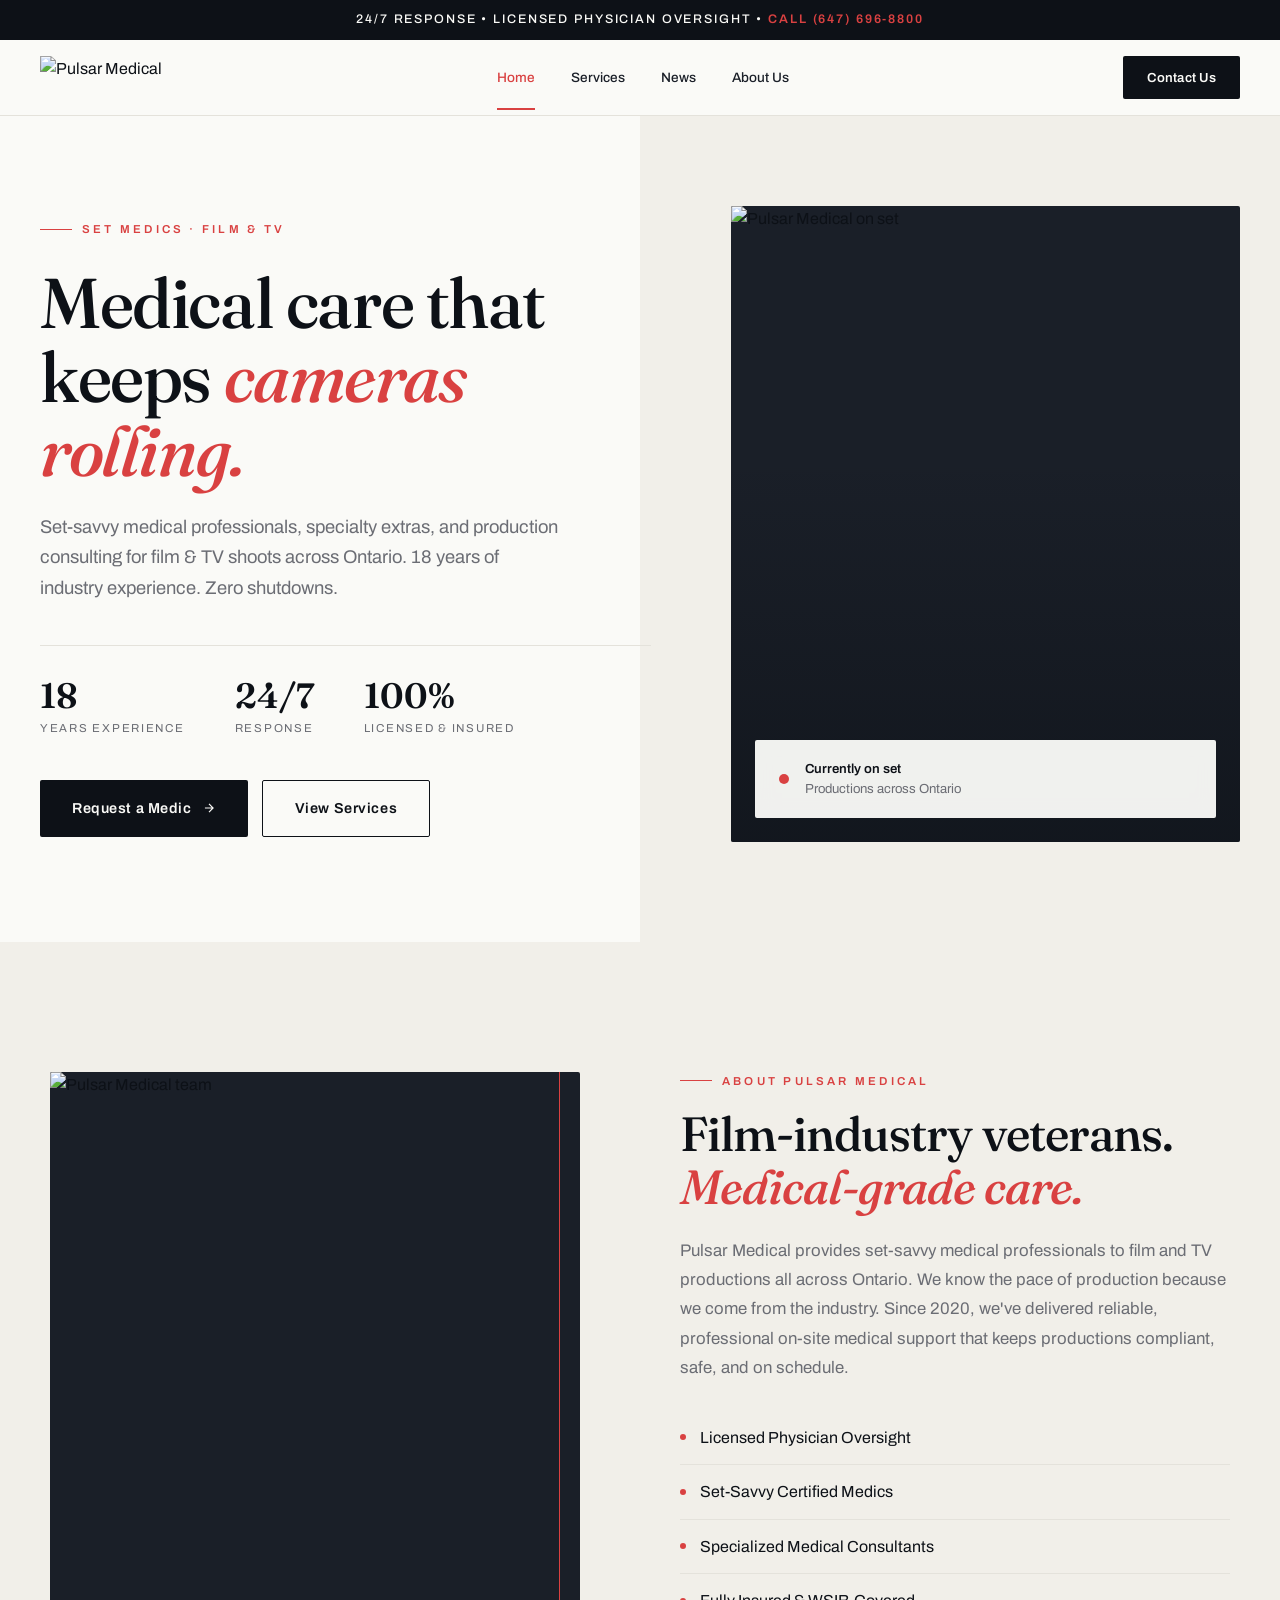
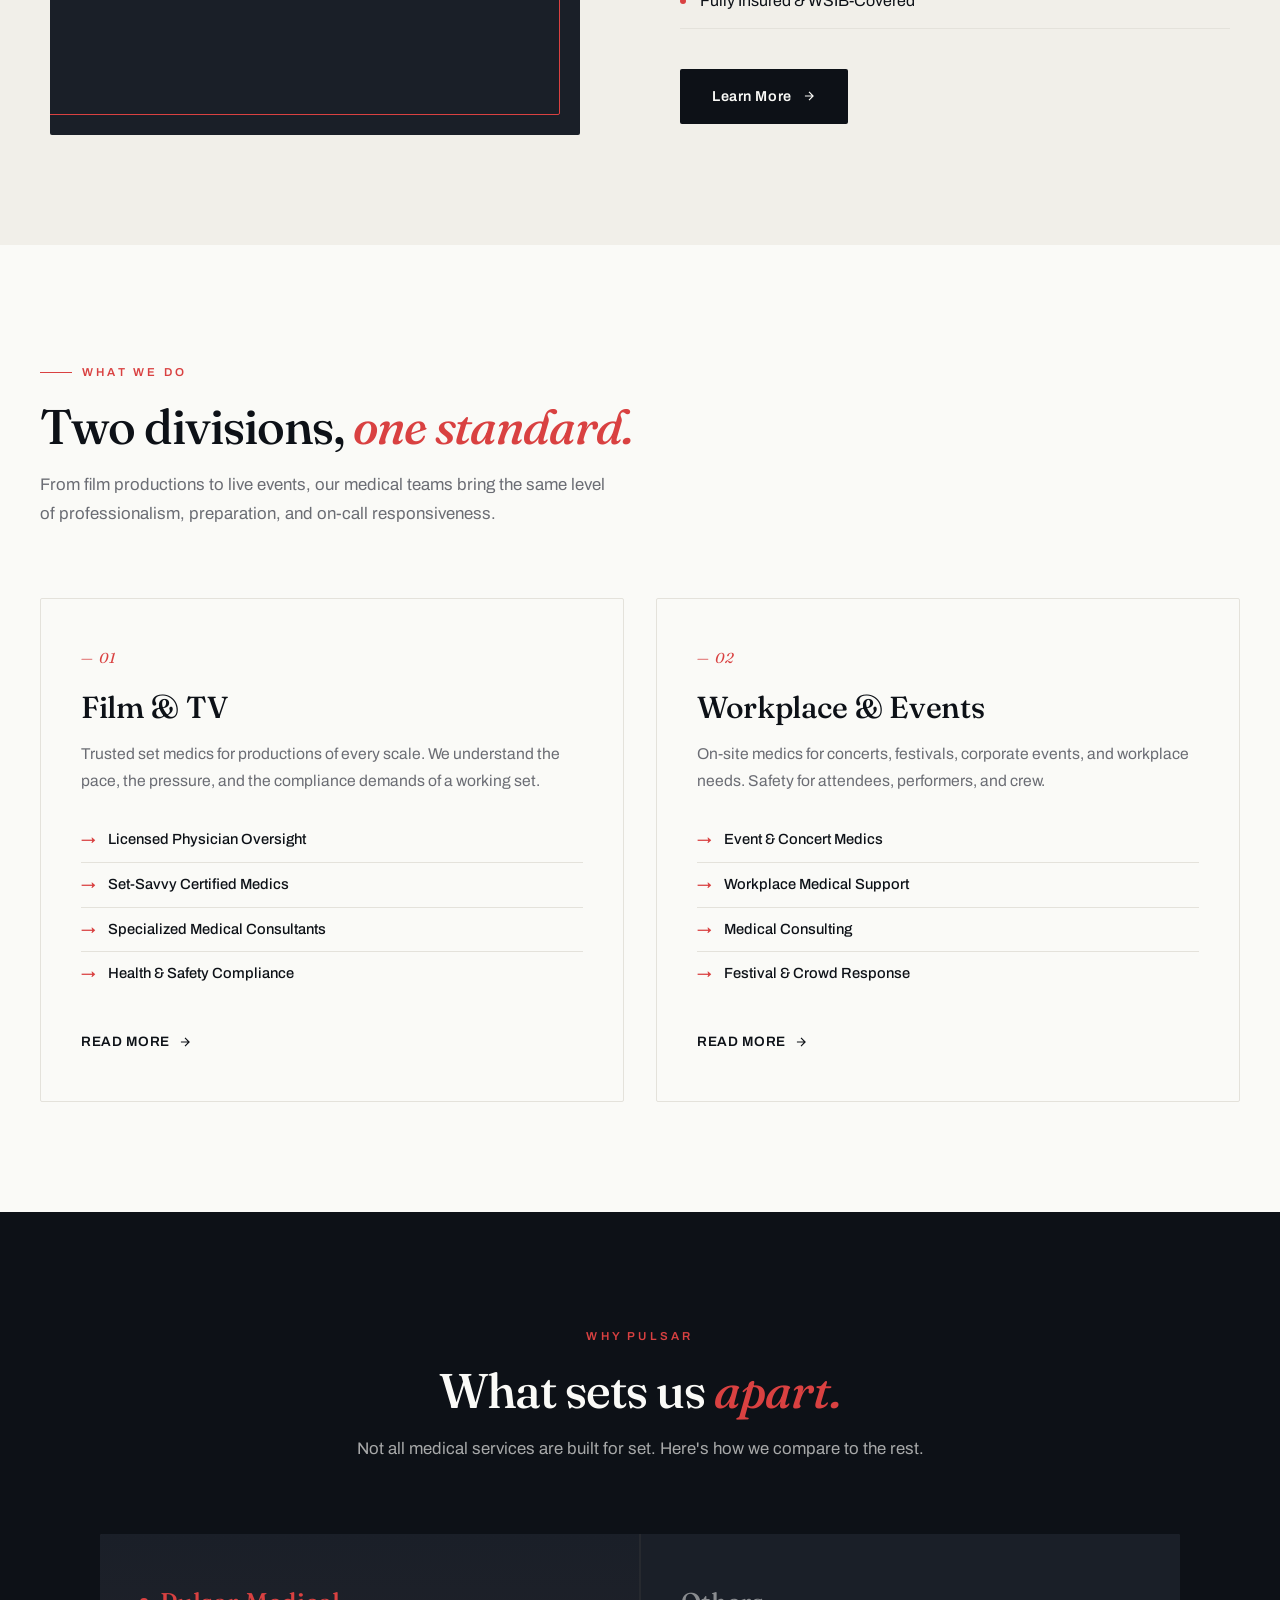
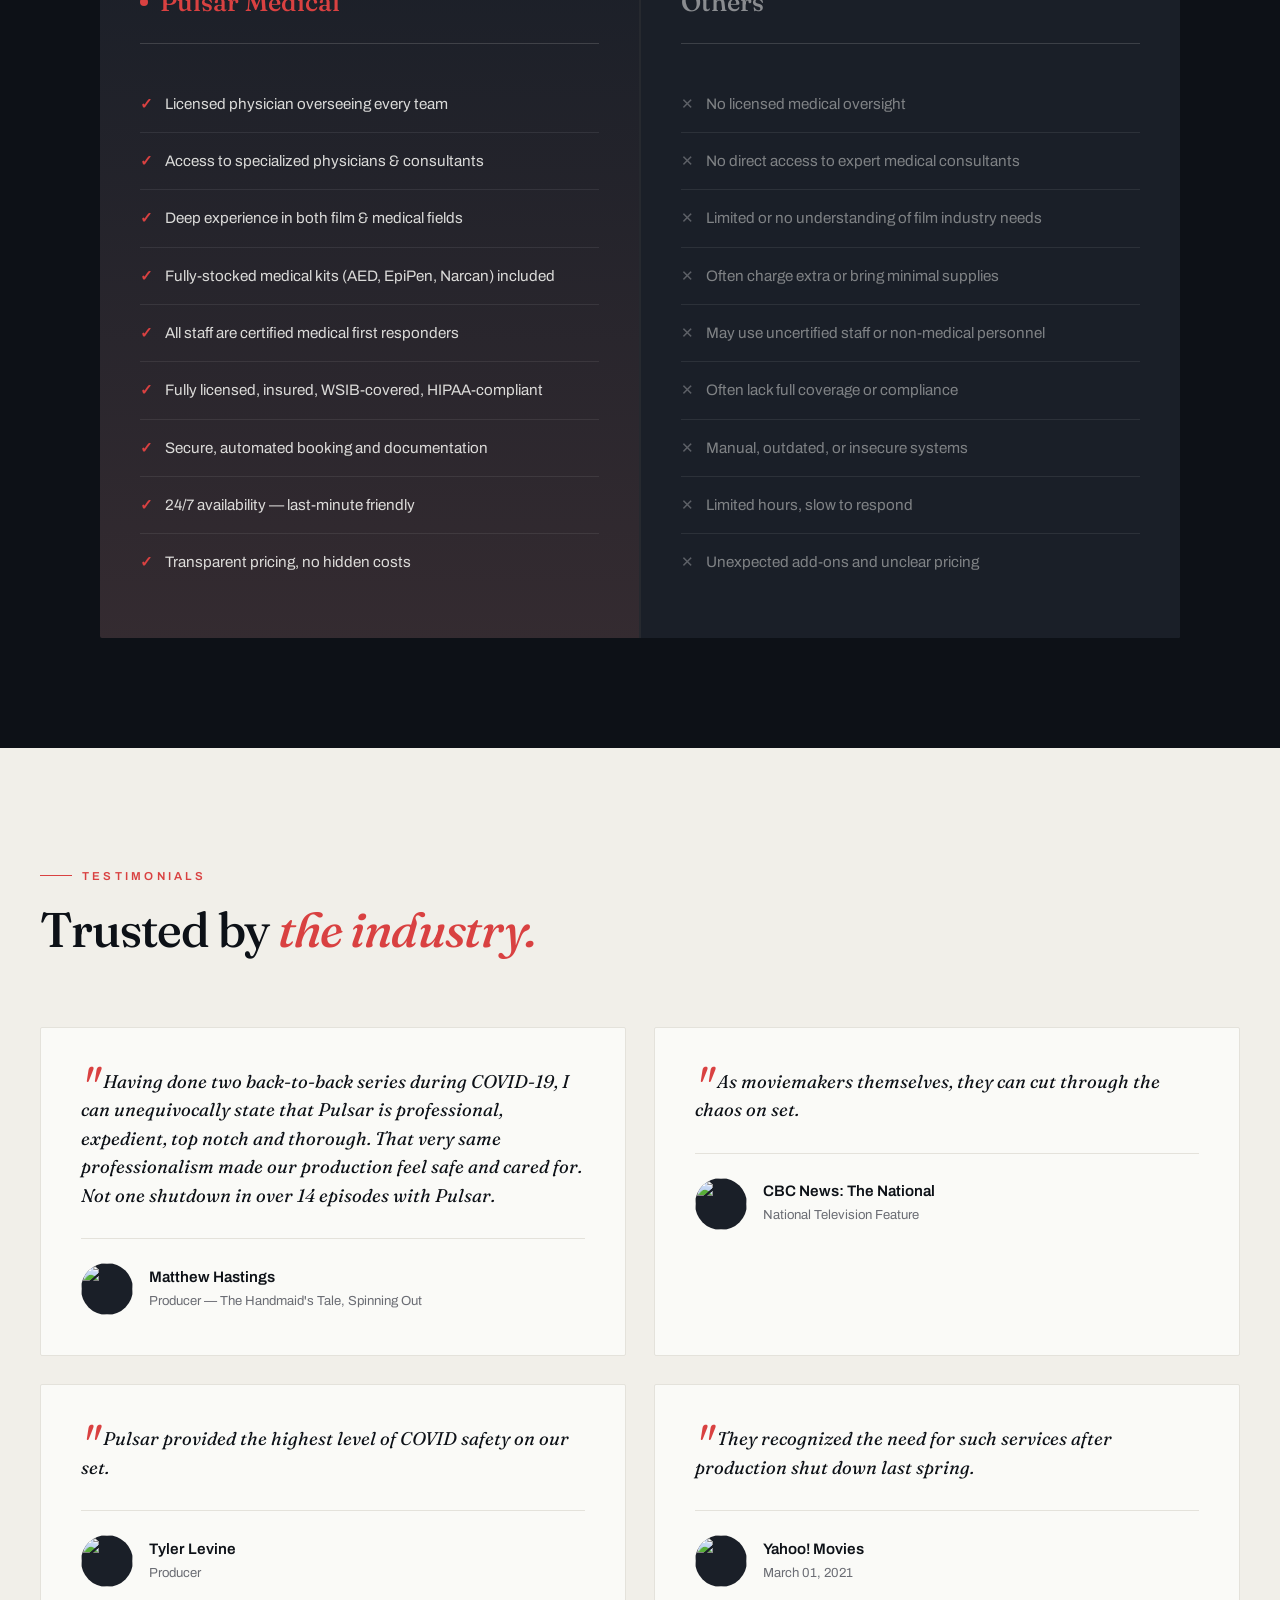
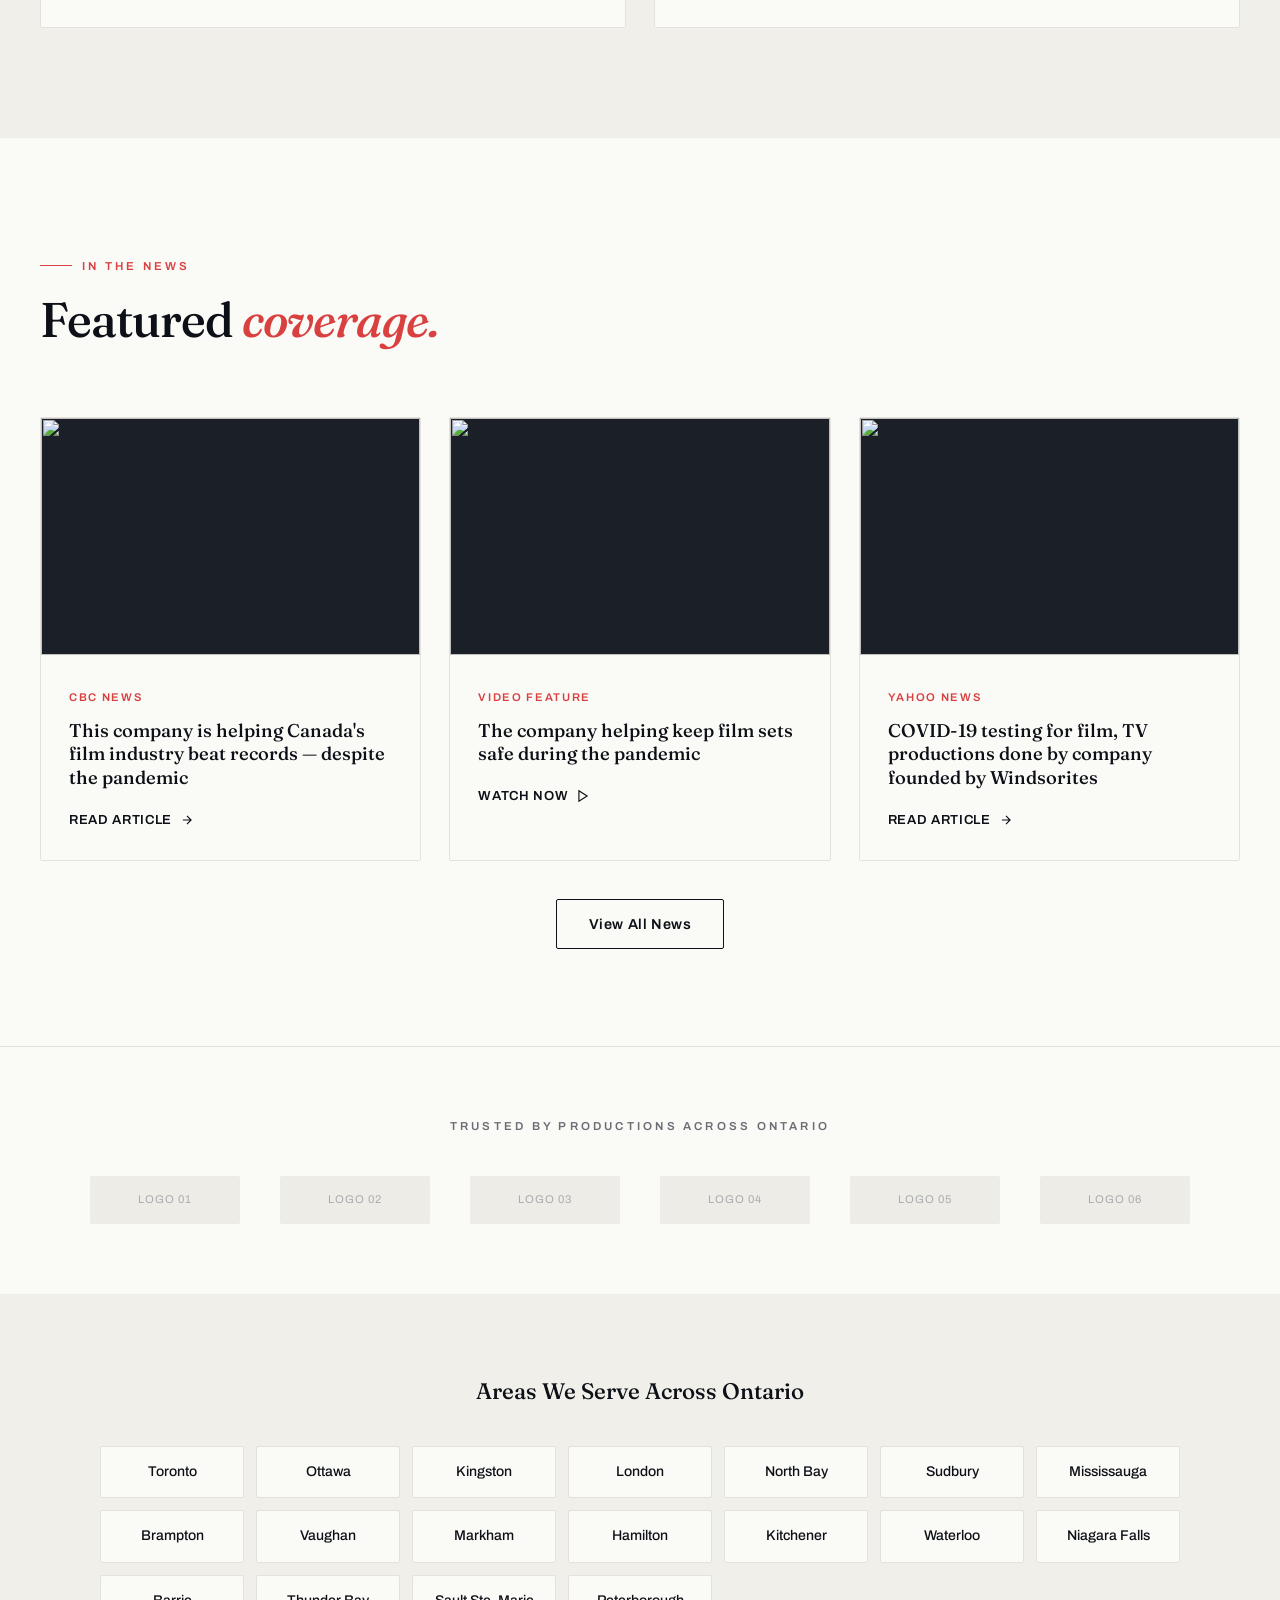
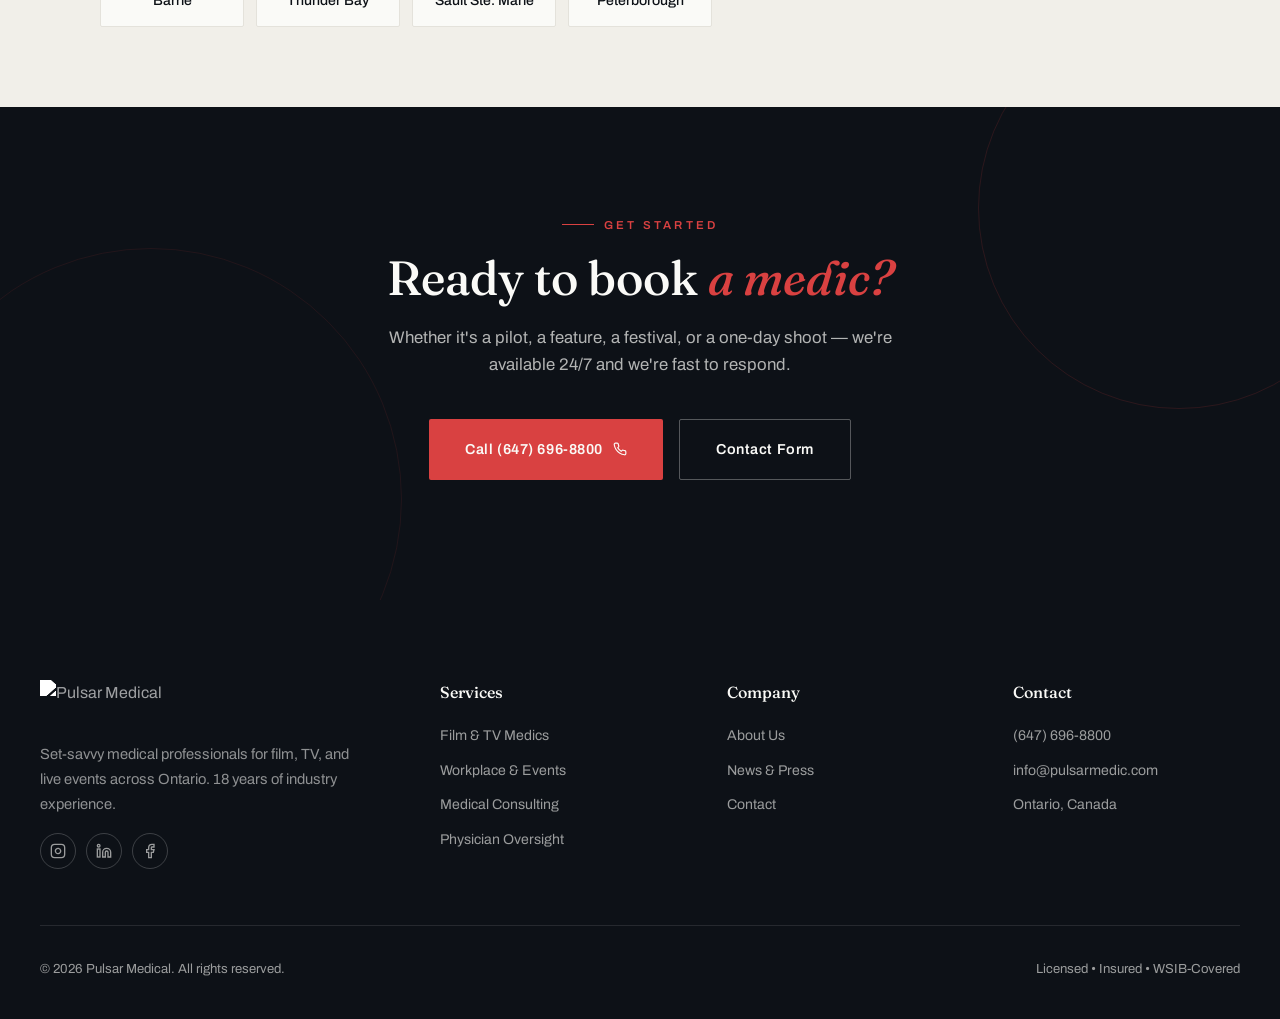
==== index.html @ a81a3b5c "Add files via upload" ====
<!DOCTYPE html>
<html lang="en">
<head>
<meta charset="UTF-8"/>
<meta name="viewport" content="width=device-width,initial-scale=1.0"/>
<title>Pulsar Medical | Set Medics &amp; Consulting for Film &amp; TV</title>
<meta name="description" content="Pulsar Medical provides set-savvy medical professionals to film and TV productions across Ontario. 18 years of film production experience. Licensed physician oversight."/>
<meta name="keywords" content="set medic, film medic, TV production medic, on-set medical, Ontario film industry, Toronto set medic, production safety, medical consulting film"/>
<link rel="canonical" href="https://pulsarmedic.com/"/>

<meta property="og:type" content="website"/>
<meta property="og:title" content="Pulsar Medical | Set Medics &amp; Consulting for Film &amp; TV"/>
<meta property="og:description" content="Set-savvy medical professionals for film and TV productions across Ontario."/>
<meta property="og:image" content="images/about-1.jpg"/>

<link rel="preconnect" href="https://fonts.googleapis.com"/>
<link rel="preconnect" href="https://fonts.gstatic.com" crossorigin/>
<link href="https://fonts.googleapis.com/css2?family=Archivo:wght@400;500;600;700;800&family=Fraunces:ital,wght@0,400;0,500;0,600;0,700;1,400&display=swap" rel="stylesheet"/>

<style>
:root{
  --ink:#0d1117;
  --ink-2:#1a1f28;
  --paper:#fafaf7;
  --bone:#f1efe9;
  --pulse:#d94141;
  --pulse-deep:#a82828;
  --sage:#3d5948;
  --muted:#6b6d74;
  --line:#e4e2db;
}
*{margin:0;padding:0;box-sizing:border-box}
html{scroll-behavior:smooth}
body{font-family:'Archivo',sans-serif;color:var(--ink);background:var(--paper);line-height:1.6;-webkit-font-smoothing:antialiased}
a{color:inherit;text-decoration:none}
img{max-width:100%;display:block}

/* Announcement bar */
.announce{background:var(--ink);color:var(--paper);padding:10px 24px;text-align:center;font-size:.78rem;letter-spacing:.15em;text-transform:uppercase;font-weight:500}
.announce strong{color:var(--pulse);font-weight:600}

/* Nav */
nav{position:sticky;top:0;background:rgba(250,250,247,.95);backdrop-filter:blur(12px);z-index:100;border-bottom:1px solid var(--line);padding:16px 40px;display:flex;align-items:center;justify-content:space-between}
.logo{display:flex;align-items:center;gap:10px}
.logo img{height:42px;width:auto}
.logo-text{font-family:'Fraunces',serif;font-weight:600;font-size:1.15rem;letter-spacing:-.02em}
.nav-center{display:flex;gap:36px;align-items:center}
.nav-center a{font-size:.85rem;font-weight:500;color:var(--ink-2);transition:color .2s;position:relative}
.nav-center a:hover{color:var(--pulse)}
.nav-center a.active{color:var(--pulse)}
.nav-center a.active::after{content:'';position:absolute;bottom:-22px;left:0;right:0;height:2px;background:var(--pulse)}
.nav-cta{background:var(--ink);color:var(--paper);padding:11px 24px;border-radius:2px;font-size:.82rem;font-weight:600;letter-spacing:.02em;transition:background .2s}
.nav-cta:hover{background:var(--pulse)}
.hamburger{display:none;background:none;border:none;cursor:pointer;padding:4px}
.hamburger span{display:block;width:24px;height:2px;background:var(--ink);margin:5px 0;transition:.3s}

/* Hero */
.hero{position:relative;padding:90px 40px 100px;overflow:hidden;background:var(--paper)}
.hero::before{content:'';position:absolute;top:0;right:0;width:50%;height:100%;background:var(--bone);z-index:0}
.hero-inner{position:relative;z-index:1;max-width:1280px;margin:0 auto;display:grid;grid-template-columns:1.2fr 1fr;gap:80px;align-items:center}
.hero-eyebrow{display:inline-flex;align-items:center;gap:10px;font-size:.72rem;letter-spacing:.28em;text-transform:uppercase;color:var(--pulse);font-weight:600;margin-bottom:28px}
.hero-eyebrow::before{content:'';display:block;width:32px;height:1px;background:var(--pulse)}
.hero h1{font-family:'Fraunces',serif;font-weight:500;font-size:clamp(2.6rem,5.5vw,4.8rem);line-height:1.05;letter-spacing:-.02em;margin-bottom:24px;color:var(--ink)}
.hero h1 em{font-style:italic;color:var(--pulse);font-weight:500}
.hero-sub{font-size:1.15rem;color:var(--muted);max-width:520px;margin-bottom:42px;line-height:1.65}
.hero-stats{display:flex;gap:50px;margin-bottom:42px;padding-top:32px;border-top:1px solid var(--line)}
.hero-stat .num{font-family:'Fraunces',serif;font-size:2.2rem;font-weight:600;color:var(--ink);line-height:1}
.hero-stat .lbl{font-size:.72rem;letter-spacing:.15em;text-transform:uppercase;color:var(--muted);margin-top:6px}
.hero-cta-row{display:flex;gap:14px;flex-wrap:wrap}
.btn-primary{background:var(--ink);color:var(--paper);padding:16px 32px;border-radius:2px;font-size:.9rem;font-weight:600;letter-spacing:.04em;transition:background .2s,transform .2s;display:inline-flex;align-items:center;gap:10px}
.btn-primary:hover{background:var(--pulse);transform:translateY(-1px)}
.btn-primary svg{width:14px;height:14px}
.btn-secondary{color:var(--ink);padding:16px 32px;border:1px solid var(--ink);border-radius:2px;font-size:.9rem;font-weight:600;letter-spacing:.04em;transition:all .2s}
.btn-secondary:hover{background:var(--ink);color:var(--paper)}

.hero-visual{position:relative;aspect-ratio:4/5;background:var(--ink-2);border-radius:2px;overflow:hidden}
.hero-visual img{width:100%;height:100%;object-fit:cover}
.hero-visual::after{content:'';position:absolute;inset:0;background:linear-gradient(to bottom,transparent 40%,rgba(13,17,23,.6))}
.hero-card{position:absolute;bottom:24px;left:24px;right:24px;background:rgba(250,250,247,.96);backdrop-filter:blur(10px);padding:20px 24px;border-radius:2px;z-index:2;display:flex;gap:16px;align-items:center}
.hero-card-dot{width:10px;height:10px;border-radius:50%;background:var(--pulse);flex-shrink:0;animation:pulse 2s infinite}
@keyframes pulse{0%,100%{opacity:1;transform:scale(1)}50%{opacity:.5;transform:scale(1.3)}}
.hero-card-text{font-size:.82rem;line-height:1.4}
.hero-card-text strong{display:block;color:var(--ink);font-weight:600;margin-bottom:2px}
.hero-card-text span{color:var(--muted)}

/* Section basics */
section{padding:110px 40px}
.container{max-width:1280px;margin:0 auto}
.section-head{margin-bottom:70px;max-width:720px}
.section-head.center{margin-left:auto;margin-right:auto;text-align:center}
.eyebrow{display:inline-flex;align-items:center;gap:10px;font-size:.72rem;letter-spacing:.28em;text-transform:uppercase;color:var(--pulse);font-weight:600;margin-bottom:18px}
.eyebrow::before{content:'';display:block;width:32px;height:1px;background:var(--pulse)}
.section-head.center .eyebrow{justify-content:center}
.section-head.center .eyebrow::before{display:none}
.section-head h2{font-family:'Fraunces',serif;font-weight:500;font-size:clamp(2rem,3.8vw,3.2rem);line-height:1.1;letter-spacing:-.02em;margin-bottom:18px}
.section-head h2 em{font-style:italic;color:var(--pulse)}
.section-head p{font-size:1.05rem;color:var(--muted);max-width:580px;line-height:1.7}
.section-head.center p{margin-left:auto;margin-right:auto}

/* About preview */
.about-pre{background:var(--bone);position:relative}
.about-grid{display:grid;grid-template-columns:1fr 1fr;gap:80px;align-items:center;max-width:1180px;margin:0 auto}
.about-img{aspect-ratio:4/5;background:var(--ink-2);border-radius:2px;overflow:hidden;position:relative}
.about-img img{width:100%;height:100%;object-fit:cover}
.about-img::before{content:'';position:absolute;top:-20px;left:-20px;right:20px;bottom:20px;border:1px solid var(--pulse);border-radius:2px;z-index:0}
.about-img{z-index:1}
.about-img-wrap{position:relative;padding:20px 20px 0 0}
.about-points{list-style:none;margin:28px 0 40px}
.about-points li{padding:14px 0;border-bottom:1px solid var(--line);font-size:1rem;display:flex;align-items:center;gap:14px}
.about-points li::before{content:'';width:6px;height:6px;background:var(--pulse);border-radius:50%;flex-shrink:0}

/* Services */
.services-grid{display:grid;grid-template-columns:1fr 1fr;gap:32px;margin-top:20px}
.service-card{background:var(--paper);border:1px solid var(--line);padding:48px 40px;border-radius:2px;position:relative;overflow:hidden;transition:border-color .3s,transform .3s}
.service-card:hover{border-color:var(--pulse);transform:translateY(-4px)}
.service-card::before{content:'';position:absolute;top:0;left:0;width:4px;height:0;background:var(--pulse);transition:height .3s}
.service-card:hover::before{height:100%}
.service-num{font-family:'Fraunces',serif;font-size:.9rem;color:var(--pulse);letter-spacing:.1em;margin-bottom:20px;font-style:italic}
.service-card h3{font-family:'Fraunces',serif;font-weight:500;font-size:1.9rem;line-height:1.15;letter-spacing:-.01em;margin-bottom:16px}
.service-card p{color:var(--muted);margin-bottom:24px;font-size:.98rem;line-height:1.7}
.service-list{list-style:none;margin-bottom:32px}
.service-list li{padding:10px 0;border-bottom:1px solid var(--line);font-size:.92rem;font-weight:500;display:flex;align-items:center;gap:12px}
.service-list li:last-child{border-bottom:none}
.service-list li::before{content:'→';color:var(--pulse);font-weight:600}
.service-link{font-size:.85rem;font-weight:600;color:var(--ink);letter-spacing:.05em;text-transform:uppercase;display:inline-flex;align-items:center;gap:8px;transition:gap .2s,color .2s}
.service-link:hover{gap:14px;color:var(--pulse)}

/* Why choose - comparison */
.compare{background:var(--ink);color:var(--paper)}
.compare .section-head h2{color:var(--paper)}
.compare .section-head p{color:rgba(250,250,247,.65)}
.compare-grid{display:grid;grid-template-columns:1fr 1fr;gap:2px;background:rgba(250,250,247,.1);border-radius:2px;overflow:hidden;max-width:1080px;margin:0 auto}
.compare-col{background:var(--ink-2);padding:48px 40px}
.compare-col.us{background:linear-gradient(180deg,var(--ink-2),rgba(217,65,65,.08))}
.compare-col h3{font-family:'Fraunces',serif;font-weight:500;font-size:1.6rem;margin-bottom:32px;padding-bottom:20px;border-bottom:1px solid rgba(250,250,247,.15);display:flex;align-items:center;gap:12px}
.compare-col.us h3{color:var(--pulse)}
.compare-col.us h3::before{content:'';width:8px;height:8px;background:var(--pulse);border-radius:50%}
.compare-col.them h3{color:rgba(250,250,247,.5)}
.compare-col ul{list-style:none}
.compare-col li{padding:16px 0;border-bottom:1px solid rgba(250,250,247,.08);font-size:.95rem;color:rgba(250,250,247,.85);line-height:1.6;display:flex;gap:12px;align-items:flex-start}
.compare-col li:last-child{border-bottom:none}
.compare-col.us li::before{content:'✓';color:var(--pulse);font-weight:700;flex-shrink:0}
.compare-col.them li{color:rgba(250,250,247,.45)}
.compare-col.them li::before{content:'✕';color:rgba(250,250,247,.3);flex-shrink:0}

/* Testimonials */
.testimonials{background:var(--bone)}
.test-grid{display:grid;grid-template-columns:repeat(2,1fr);gap:28px;margin-top:20px}
.test-card{background:var(--paper);border:1px solid var(--line);padding:40px;border-radius:2px;position:relative;transition:border-color .3s}
.test-card:hover{border-color:var(--pulse)}
.test-quote{font-family:'Fraunces',serif;font-style:italic;font-size:1.15rem;line-height:1.55;color:var(--ink);margin-bottom:28px}
.test-quote::before{content:'"';font-size:3rem;color:var(--pulse);line-height:0;margin-right:6px;vertical-align:-.35em}
.test-author{display:flex;align-items:center;gap:16px;padding-top:24px;border-top:1px solid var(--line)}
.test-avatar{width:52px;height:52px;border-radius:50%;background:var(--ink-2);flex-shrink:0;overflow:hidden}
.test-avatar img{width:100%;height:100%;object-fit:cover}
.test-name{font-weight:600;font-size:.95rem;line-height:1.3}
.test-role{font-size:.82rem;color:var(--muted);margin-top:2px}

/* News */
.news-grid{display:grid;grid-template-columns:repeat(3,1fr);gap:28px;margin-top:20px}
.news-card{background:var(--paper);border:1px solid var(--line);border-radius:2px;overflow:hidden;transition:transform .3s,box-shadow .3s}
.news-card:hover{transform:translateY(-4px);box-shadow:0 16px 40px rgba(0,0,0,.06)}
.news-img{aspect-ratio:16/10;background:var(--ink-2);overflow:hidden}
.news-img img{width:100%;height:100%;object-fit:cover;transition:transform .5s}
.news-card:hover .news-img img{transform:scale(1.05)}
.news-body{padding:28px}
.news-tag{display:inline-block;font-size:.7rem;letter-spacing:.15em;text-transform:uppercase;color:var(--pulse);font-weight:600;margin-bottom:12px}
.news-body h3{font-family:'Fraunces',serif;font-weight:500;font-size:1.15rem;line-height:1.3;margin-bottom:16px}
.news-link{font-size:.82rem;font-weight:600;letter-spacing:.05em;text-transform:uppercase;display:inline-flex;align-items:center;gap:8px}
.news-link:hover{color:var(--pulse)}

/* CTA banner */
.cta-banner{background:var(--ink);color:var(--paper);padding:100px 40px;text-align:center;position:relative;overflow:hidden}
.cta-banner::before{content:'';position:absolute;top:-100px;right:-100px;width:400px;height:400px;border:1px solid rgba(217,65,65,.15);border-radius:50%}
.cta-banner::after{content:'';position:absolute;bottom:-150px;left:-100px;width:500px;height:500px;border:1px solid rgba(217,65,65,.1);border-radius:50%}
.cta-inner{position:relative;z-index:1;max-width:720px;margin:0 auto}
.cta-banner h2{font-family:'Fraunces',serif;font-weight:500;font-size:clamp(2rem,4vw,3rem);color:var(--paper);margin-bottom:20px;line-height:1.1}
.cta-banner h2 em{font-style:italic;color:var(--pulse)}
.cta-banner p{color:rgba(250,250,247,.7);max-width:560px;margin:0 auto 40px;font-size:1.05rem}
.cta-actions{display:flex;gap:16px;justify-content:center;flex-wrap:wrap;margin-bottom:20px}
.btn-pulse{background:var(--pulse);color:var(--paper);padding:18px 36px;border-radius:2px;font-size:.9rem;font-weight:600;letter-spacing:.04em;transition:background .2s,transform .2s;display:inline-flex;align-items:center;gap:10px}
.btn-pulse:hover{background:var(--pulse-deep);transform:translateY(-1px)}
.btn-ghost{background:transparent;border:1px solid rgba(250,250,247,.3);color:var(--paper);padding:18px 36px;border-radius:2px;font-size:.9rem;font-weight:600;letter-spacing:.04em;transition:all .2s}
.btn-ghost:hover{border-color:var(--paper);background:rgba(250,250,247,.05)}

/* Partner logos strip */
.partners{padding:70px 40px;background:var(--paper);border-top:1px solid var(--line)}
.partners-head{text-align:center;font-size:.72rem;letter-spacing:.28em;text-transform:uppercase;color:var(--muted);margin-bottom:40px;font-weight:600}
.partners-grid{display:grid;grid-template-columns:repeat(6,1fr);gap:40px;align-items:center;max-width:1100px;margin:0 auto;opacity:.55}
.partner-logo{height:48px;background:var(--line);border-radius:2px;display:flex;align-items:center;justify-content:center;font-size:.7rem;color:var(--muted);letter-spacing:.1em;text-transform:uppercase}

/* Areas we serve */
.areas{padding:80px 40px;background:var(--bone)}
.areas h3{font-family:'Fraunces',serif;font-weight:500;font-size:1.4rem;text-align:center;margin-bottom:36px}
.areas-grid{display:grid;grid-template-columns:repeat(auto-fit,minmax(140px,1fr));gap:12px;max-width:1080px;margin:0 auto}
.area{padding:14px 20px;background:var(--paper);border:1px solid var(--line);border-radius:2px;text-align:center;font-size:.88rem;font-weight:500;transition:all .2s}
.area:hover{border-color:var(--pulse);color:var(--pulse)}

/* Footer */
footer{background:var(--ink);color:rgba(250,250,247,.6);padding:80px 40px 40px}
.footer-grid{max-width:1280px;margin:0 auto;display:grid;grid-template-columns:1.5fr 1fr 1fr 1fr;gap:60px;margin-bottom:56px}
.footer-brand .logo img{height:42px;margin-bottom:20px;filter:brightness(0) invert(1)}
.footer-brand p{font-size:.92rem;line-height:1.7;max-width:320px;color:rgba(250,250,247,.55)}
.footer-col h4{font-family:'Fraunces',serif;color:var(--paper);font-size:1rem;margin-bottom:20px;font-weight:500}
.footer-col ul{list-style:none}
.footer-col li{margin-bottom:12px;font-size:.88rem}
.footer-col a:hover{color:var(--pulse)}
.footer-social{display:flex;gap:10px;margin-top:16px}
.footer-social a{width:36px;height:36px;border:1px solid rgba(250,250,247,.2);border-radius:50%;display:flex;align-items:center;justify-content:center;transition:all .2s}
.footer-social a:hover{border-color:var(--pulse);color:var(--pulse)}
.footer-social svg{width:16px;height:16px}
.footer-bottom{max-width:1280px;margin:0 auto;padding-top:32px;border-top:1px solid rgba(250,250,247,.1);display:flex;justify-content:space-between;align-items:center;flex-wrap:wrap;gap:16px;font-size:.82rem}

/* Mobile */
@media(max-width:1024px){
  .hero-inner,.about-grid{grid-template-columns:1fr;gap:50px}
  .hero::before{display:none}
  .services-grid,.compare-grid,.test-grid{grid-template-columns:1fr}
  .news-grid{grid-template-columns:1fr 1fr}
  .partners-grid{grid-template-columns:repeat(4,1fr)}
  .footer-grid{grid-template-columns:1fr 1fr;gap:40px}
}
@media(max-width:768px){
  nav{padding:14px 20px}
  .nav-center{display:none;position:absolute;top:100%;left:0;right:0;background:var(--paper);flex-direction:column;padding:24px;gap:18px;border-bottom:1px solid var(--line);box-shadow:0 8px 24px rgba(0,0,0,.06)}
  .nav-center.open{display:flex}
  .nav-center a.active::after{display:none}
  .hamburger{display:block}
  section{padding:70px 24px}
  .hero{padding:60px 24px 80px}
  .hero-stats{gap:32px;flex-wrap:wrap}
  .hero-cta-row{flex-direction:column;gap:12px}
  .btn-primary,.btn-secondary{width:100%;justify-content:center}
  .news-grid{grid-template-columns:1fr}
  .partners-grid{grid-template-columns:repeat(3,1fr);gap:24px}
  .footer-grid{grid-template-columns:1fr;gap:40px}
  .cta-actions{flex-direction:column;align-items:center}
  .btn-pulse,.btn-ghost{width:100%;max-width:320px;justify-content:center}
}
</style>
</head>
<body>

<div class="announce">24/7 response &bull; Licensed physician oversight &bull; <strong>Call (647) 696-8800</strong></div>

<nav>
  <a href="index.html" class="logo">
    <img src="images/logo.png" alt="Pulsar Medical"/>
  </a>
  <div class="nav-center">
    <a href="index.html" class="active">Home</a>
    <a href="services.html">Services</a>
    <a href="news.html">News</a>
    <a href="about.html">About Us</a>
  </div>
  <a href="contact.html" class="nav-cta">Contact Us</a>
  <button class="hamburger" onclick="document.querySelector('.nav-center').classList.toggle('open')">
    <span></span><span></span><span></span>
  </button>
</nav>

<!-- Hero -->
<section class="hero">
  <div class="hero-inner">
    <div>
      <div class="hero-eyebrow">Set Medics &middot; Film &amp; TV</div>
      <h1>Medical care that keeps <em>cameras rolling.</em></h1>
      <p class="hero-sub">Set-savvy medical professionals, specialty extras, and production consulting for film &amp; TV shoots across Ontario. 18 years of industry experience. Zero shutdowns.</p>
      <div class="hero-stats">
        <div class="hero-stat"><div class="num">18</div><div class="lbl">Years Experience</div></div>
        <div class="hero-stat"><div class="num">24/7</div><div class="lbl">Response</div></div>
        <div class="hero-stat"><div class="num">100%</div><div class="lbl">Licensed &amp; Insured</div></div>
      </div>
      <div class="hero-cta-row">
        <a href="contact.html" class="btn-primary">Request a Medic <svg viewBox="0 0 24 24" fill="none" stroke="currentColor" stroke-width="2"><path d="M5 12h14M12 5l7 7-7 7"/></svg></a>
        <a href="services.html" class="btn-secondary">View Services</a>
      </div>
    </div>
    <div class="hero-visual">
      <img src="images/hero.jpg" alt="Pulsar Medical on set"/>
      <div class="hero-card">
        <div class="hero-card-dot"></div>
        <div class="hero-card-text">
          <strong>Currently on set</strong>
          <span>Productions across Ontario</span>
        </div>
      </div>
    </div>
  </div>
</section>

<!-- About preview -->
<section class="about-pre">
  <div class="container">
    <div class="about-grid">
      <div class="about-img-wrap">
        <div class="about-img">
          <img src="images/about.jpg" alt="Pulsar Medical team"/>
        </div>
      </div>
      <div>
        <div class="eyebrow">About Pulsar Medical</div>
        <h2 style="font-family:'Fraunces',serif;font-weight:500;font-size:clamp(2rem,3.8vw,3rem);line-height:1.1;letter-spacing:-.02em;margin-bottom:22px">Film-industry veterans. <em style="font-style:italic;color:var(--pulse)">Medical-grade care.</em></h2>
        <p style="color:var(--muted);font-size:1.05rem;line-height:1.75">Pulsar Medical provides set-savvy medical professionals to film and TV productions all across Ontario. We know the pace of production because we come from the industry. Since 2020, we've delivered reliable, professional on-site medical support that keeps productions compliant, safe, and on schedule.</p>
        <ul class="about-points">
          <li>Licensed Physician Oversight</li>
          <li>Set-Savvy Certified Medics</li>
          <li>Specialized Medical Consultants</li>
          <li>Fully Insured &amp; WSIB-Covered</li>
        </ul>
        <a href="about.html" class="btn-primary">Learn More <svg viewBox="0 0 24 24" fill="none" stroke="currentColor" stroke-width="2"><path d="M5 12h14M12 5l7 7-7 7"/></svg></a>
      </div>
    </div>
  </div>
</section>

<!-- Services -->
<section>
  <div class="container">
    <div class="section-head">
      <div class="eyebrow">What We Do</div>
      <h2>Two divisions, <em>one standard.</em></h2>
      <p>From film productions to live events, our medical teams bring the same level of professionalism, preparation, and on-call responsiveness.</p>
    </div>
    <div class="services-grid">
      <div class="service-card">
        <div class="service-num">— 01</div>
        <h3>Film &amp; TV</h3>
        <p>Trusted set medics for productions of every scale. We understand the pace, the pressure, and the compliance demands of a working set.</p>
        <ul class="service-list">
          <li>Licensed Physician Oversight</li>
          <li>Set-Savvy Certified Medics</li>
          <li>Specialized Medical Consultants</li>
          <li>Health &amp; Safety Compliance</li>
        </ul>
        <a href="services.html" class="service-link">Read More <svg viewBox="0 0 24 24" fill="none" stroke="currentColor" stroke-width="2" width="14" height="14"><path d="M5 12h14M12 5l7 7-7 7"/></svg></a>
      </div>
      <div class="service-card">
        <div class="service-num">— 02</div>
        <h3>Workplace &amp; Events</h3>
        <p>On-site medics for concerts, festivals, corporate events, and workplace needs. Safety for attendees, performers, and crew.</p>
        <ul class="service-list">
          <li>Event &amp; Concert Medics</li>
          <li>Workplace Medical Support</li>
          <li>Medical Consulting</li>
          <li>Festival &amp; Crowd Response</li>
        </ul>
        <a href="services.html" class="service-link">Read More <svg viewBox="0 0 24 24" fill="none" stroke="currentColor" stroke-width="2" width="14" height="14"><path d="M5 12h14M12 5l7 7-7 7"/></svg></a>
      </div>
    </div>
  </div>
</section>

<!-- Why choose -->
<section class="compare">
  <div class="container">
    <div class="section-head center">
      <div class="eyebrow">Why Pulsar</div>
      <h2>What sets us <em>apart.</em></h2>
      <p>Not all medical services are built for set. Here's how we compare to the rest.</p>
    </div>
    <div class="compare-grid">
      <div class="compare-col us">
        <h3>Pulsar Medical</h3>
        <ul>
          <li>Licensed physician overseeing every team</li>
          <li>Access to specialized physicians &amp; consultants</li>
          <li>Deep experience in both film &amp; medical fields</li>
          <li>Fully-stocked medical kits (AED, EpiPen, Narcan) included</li>
          <li>All staff are certified medical first responders</li>
          <li>Fully licensed, insured, WSIB-covered, HIPAA-compliant</li>
          <li>Secure, automated booking and documentation</li>
          <li>24/7 availability &mdash; last-minute friendly</li>
          <li>Transparent pricing, no hidden costs</li>
        </ul>
      </div>
      <div class="compare-col them">
        <h3>Others</h3>
        <ul>
          <li>No licensed medical oversight</li>
          <li>No direct access to expert medical consultants</li>
          <li>Limited or no understanding of film industry needs</li>
          <li>Often charge extra or bring minimal supplies</li>
          <li>May use uncertified staff or non-medical personnel</li>
          <li>Often lack full coverage or compliance</li>
          <li>Manual, outdated, or insecure systems</li>
          <li>Limited hours, slow to respond</li>
          <li>Unexpected add-ons and unclear pricing</li>
        </ul>
      </div>
    </div>
  </div>
</section>

<!-- Testimonials -->
<section class="testimonials">
  <div class="container">
    <div class="section-head">
      <div class="eyebrow">Testimonials</div>
      <h2>Trusted by <em>the industry.</em></h2>
    </div>
    <div class="test-grid">
      <div class="test-card">
        <p class="test-quote">Having done two back-to-back series during COVID-19, I can unequivocally state that Pulsar is professional, expedient, top notch and thorough. That very same professionalism made our production feel safe and cared for. Not one shutdown in over 14 episodes with Pulsar.</p>
        <div class="test-author">
          <div class="test-avatar"><img src="images/test-1.jpg" alt=""/></div>
          <div>
            <div class="test-name">Matthew Hastings</div>
            <div class="test-role">Producer &mdash; The Handmaid's Tale, Spinning Out</div>
          </div>
        </div>
      </div>
      <div class="test-card">
        <p class="test-quote">As moviemakers themselves, they can cut through the chaos on set.</p>
        <div class="test-author">
          <div class="test-avatar"><img src="images/test-2.jpg" alt=""/></div>
          <div>
            <div class="test-name">CBC News: The National</div>
            <div class="test-role">National Television Feature</div>
          </div>
        </div>
      </div>
      <div class="test-card">
        <p class="test-quote">Pulsar provided the highest level of COVID safety on our set.</p>
        <div class="test-author">
          <div class="test-avatar"><img src="images/test-3.jpg" alt=""/></div>
          <div>
            <div class="test-name">Tyler Levine</div>
            <div class="test-role">Producer</div>
          </div>
        </div>
      </div>
      <div class="test-card">
        <p class="test-quote">They recognized the need for such services after production shut down last spring.</p>
        <div class="test-author">
          <div class="test-avatar"><img src="images/test-4.jpg" alt=""/></div>
          <div>
            <div class="test-name">Yahoo! Movies</div>
            <div class="test-role">March 01, 2021</div>
          </div>
        </div>
      </div>
    </div>
  </div>
</section>

<!-- News -->
<section>
  <div class="container">
    <div class="section-head">
      <div class="eyebrow">In the News</div>
      <h2>Featured <em>coverage.</em></h2>
    </div>
    <div class="news-grid">
      <a href="https://www.cbc.ca/news/entertainment/pulsar-uv-film-testing-1.6034813" target="_blank" class="news-card">
        <div class="news-img"><img src="images/news-1.jpg" alt=""/></div>
        <div class="news-body">
          <div class="news-tag">CBC News</div>
          <h3>This company is helping Canada's film industry beat records &mdash; despite the pandemic</h3>
          <span class="news-link">Read Article <svg viewBox="0 0 24 24" fill="none" stroke="currentColor" stroke-width="2" width="14" height="14"><path d="M5 12h14M12 5l7 7-7 7"/></svg></span>
        </div>
      </a>
      <a href="https://www.youtube.com/watch?v=KIxwl0mRdoc" target="_blank" class="news-card">
        <div class="news-img"><img src="images/news-2.jpg" alt=""/></div>
        <div class="news-body">
          <div class="news-tag">Video Feature</div>
          <h3>The company helping keep film sets safe during the pandemic</h3>
          <span class="news-link">Watch Now <svg viewBox="0 0 24 24" fill="none" stroke="currentColor" stroke-width="2" width="14" height="14"><polygon points="5 3 19 12 5 21 5 3"/></svg></span>
        </div>
      </a>
      <a href="https://ca.news.yahoo.com/covid-19-testing-film-tv-142050414.html" target="_blank" class="news-card">
        <div class="news-img"><img src="images/news-3.jpg" alt=""/></div>
        <div class="news-body">
          <div class="news-tag">Yahoo News</div>
          <h3>COVID-19 testing for film, TV productions done by company founded by Windsorites</h3>
          <span class="news-link">Read Article <svg viewBox="0 0 24 24" fill="none" stroke="currentColor" stroke-width="2" width="14" height="14"><path d="M5 12h14M12 5l7 7-7 7"/></svg></span>
        </div>
      </a>
    </div>
    <div style="text-align:center;margin-top:50px">
      <a href="news.html" class="btn-secondary">View All News</a>
    </div>
  </div>
</section>

<!-- Partners -->
<section class="partners">
  <div class="partners-head">Trusted by Productions Across Ontario</div>
  <div class="partners-grid">
    <div class="partner-logo">Logo 01</div>
    <div class="partner-logo">Logo 02</div>
    <div class="partner-logo">Logo 03</div>
    <div class="partner-logo">Logo 04</div>
    <div class="partner-logo">Logo 05</div>
    <div class="partner-logo">Logo 06</div>
  </div>
</section>

<!-- Areas -->
<section class="areas">
  <h3>Areas We Serve Across Ontario</h3>
  <div class="areas-grid">
    <a href="#" class="area">Toronto</a>
    <a href="#" class="area">Ottawa</a>
    <a href="#" class="area">Kingston</a>
    <a href="#" class="area">London</a>
    <a href="#" class="area">North Bay</a>
    <a href="#" class="area">Sudbury</a>
    <a href="#" class="area">Mississauga</a>
    <a href="#" class="area">Brampton</a>
    <a href="#" class="area">Vaughan</a>
    <a href="#" class="area">Markham</a>
    <a href="#" class="area">Hamilton</a>
    <a href="#" class="area">Kitchener</a>
    <a href="#" class="area">Waterloo</a>
    <a href="#" class="area">Niagara Falls</a>
    <a href="#" class="area">Barrie</a>
    <a href="#" class="area">Thunder Bay</a>
    <a href="#" class="area">Sault Ste. Marie</a>
    <a href="#" class="area">Peterborough</a>
  </div>
</section>

<!-- CTA -->
<section class="cta-banner">
  <div class="cta-inner">
    <div class="eyebrow" style="justify-content:center;color:var(--pulse)">Get Started</div>
    <h2>Ready to book <em>a medic?</em></h2>
    <p>Whether it's a pilot, a feature, a festival, or a one-day shoot &mdash; we're available 24/7 and we're fast to respond.</p>
    <div class="cta-actions">
      <a href="tel:+16476968800" class="btn-pulse">Call (647) 696-8800 <svg viewBox="0 0 24 24" fill="none" stroke="currentColor" stroke-width="2" width="14" height="14"><path d="M22 16.92v3a2 2 0 0 1-2.18 2 19.79 19.79 0 0 1-8.63-3.07 19.5 19.5 0 0 1-6-6 19.79 19.79 0 0 1-3.07-8.67A2 2 0 0 1 4.11 2h3a2 2 0 0 1 2 1.72 12.84 12.84 0 0 0 .7 2.81 2 2 0 0 1-.45 2.11L8.09 9.91a16 16 0 0 0 6 6l1.27-1.27a2 2 0 0 1 2.11-.45 12.84 12.84 0 0 0 2.81.7A2 2 0 0 1 22 16.92z"/></svg></a>
      <a href="contact.html" class="btn-ghost">Contact Form</a>
    </div>
  </div>
</section>

<footer>
  <div class="footer-grid">
    <div class="footer-brand">
      <a href="index.html" class="logo"><img src="images/logo.png" alt="Pulsar Medical"/></a>
      <p>Set-savvy medical professionals for film, TV, and live events across Ontario. 18 years of industry experience.</p>
      <div class="footer-social">
        <a href="https://www.instagram.com/pulsarfilmsolutions" target="_blank" aria-label="Instagram">
          <svg viewBox="0 0 24 24" fill="none" stroke="currentColor" stroke-width="2"><rect x="2" y="2" width="20" height="20" rx="5"/><path d="M16 11.37A4 4 0 1 1 12.63 8 4 4 0 0 1 16 11.37z"/><line x1="17.5" y1="6.5" x2="17.51" y2="6.5"/></svg>
        </a>
        <a href="https://www.linkedin.com/company/pulsaruv/" target="_blank" aria-label="LinkedIn">
          <svg viewBox="0 0 24 24" fill="none" stroke="currentColor" stroke-width="2"><path d="M16 8a6 6 0 0 1 6 6v7h-4v-7a2 2 0 0 0-4 0v7h-4v-7a6 6 0 0 1 6-6z"/><rect x="2" y="9" width="4" height="12"/><circle cx="4" cy="4" r="2"/></svg>
        </a>
        <a href="https://www.facebook.com/share/1CPwoWj11r/" target="_blank" aria-label="Facebook">
          <svg viewBox="0 0 24 24" fill="none" stroke="currentColor" stroke-width="2"><path d="M18 2h-3a5 5 0 0 0-5 5v3H7v4h3v8h4v-8h3l1-4h-4V7a1 1 0 0 1 1-1h3z"/></svg>
        </a>
      </div>
    </div>
    <div class="footer-col">
      <h4>Services</h4>
      <ul>
        <li><a href="services.html">Film &amp; TV Medics</a></li>
        <li><a href="services.html">Workplace &amp; Events</a></li>
        <li><a href="services.html">Medical Consulting</a></li>
        <li><a href="services.html">Physician Oversight</a></li>
      </ul>
    </div>
    <div class="footer-col">
      <h4>Company</h4>
      <ul>
        <li><a href="about.html">About Us</a></li>
        <li><a href="news.html">News &amp; Press</a></li>
        <li><a href="contact.html">Contact</a></li>
      </ul>
    </div>
    <div class="footer-col">
      <h4>Contact</h4>
      <ul>
        <li><a href="tel:+16476968800">(647) 696-8800</a></li>
        <li><a href="mailto:info@pulsarmedic.com">info@pulsarmedic.com</a></li>
        <li>Ontario, Canada</li>
      </ul>
    </div>
  </div>
  <div class="footer-bottom">
    <div>&copy; 2026 Pulsar Medical. All rights reserved.</div>
    <div>Licensed &bull; Insured &bull; WSIB-Covered</div>
  </div>
</footer>

</body>
</html>
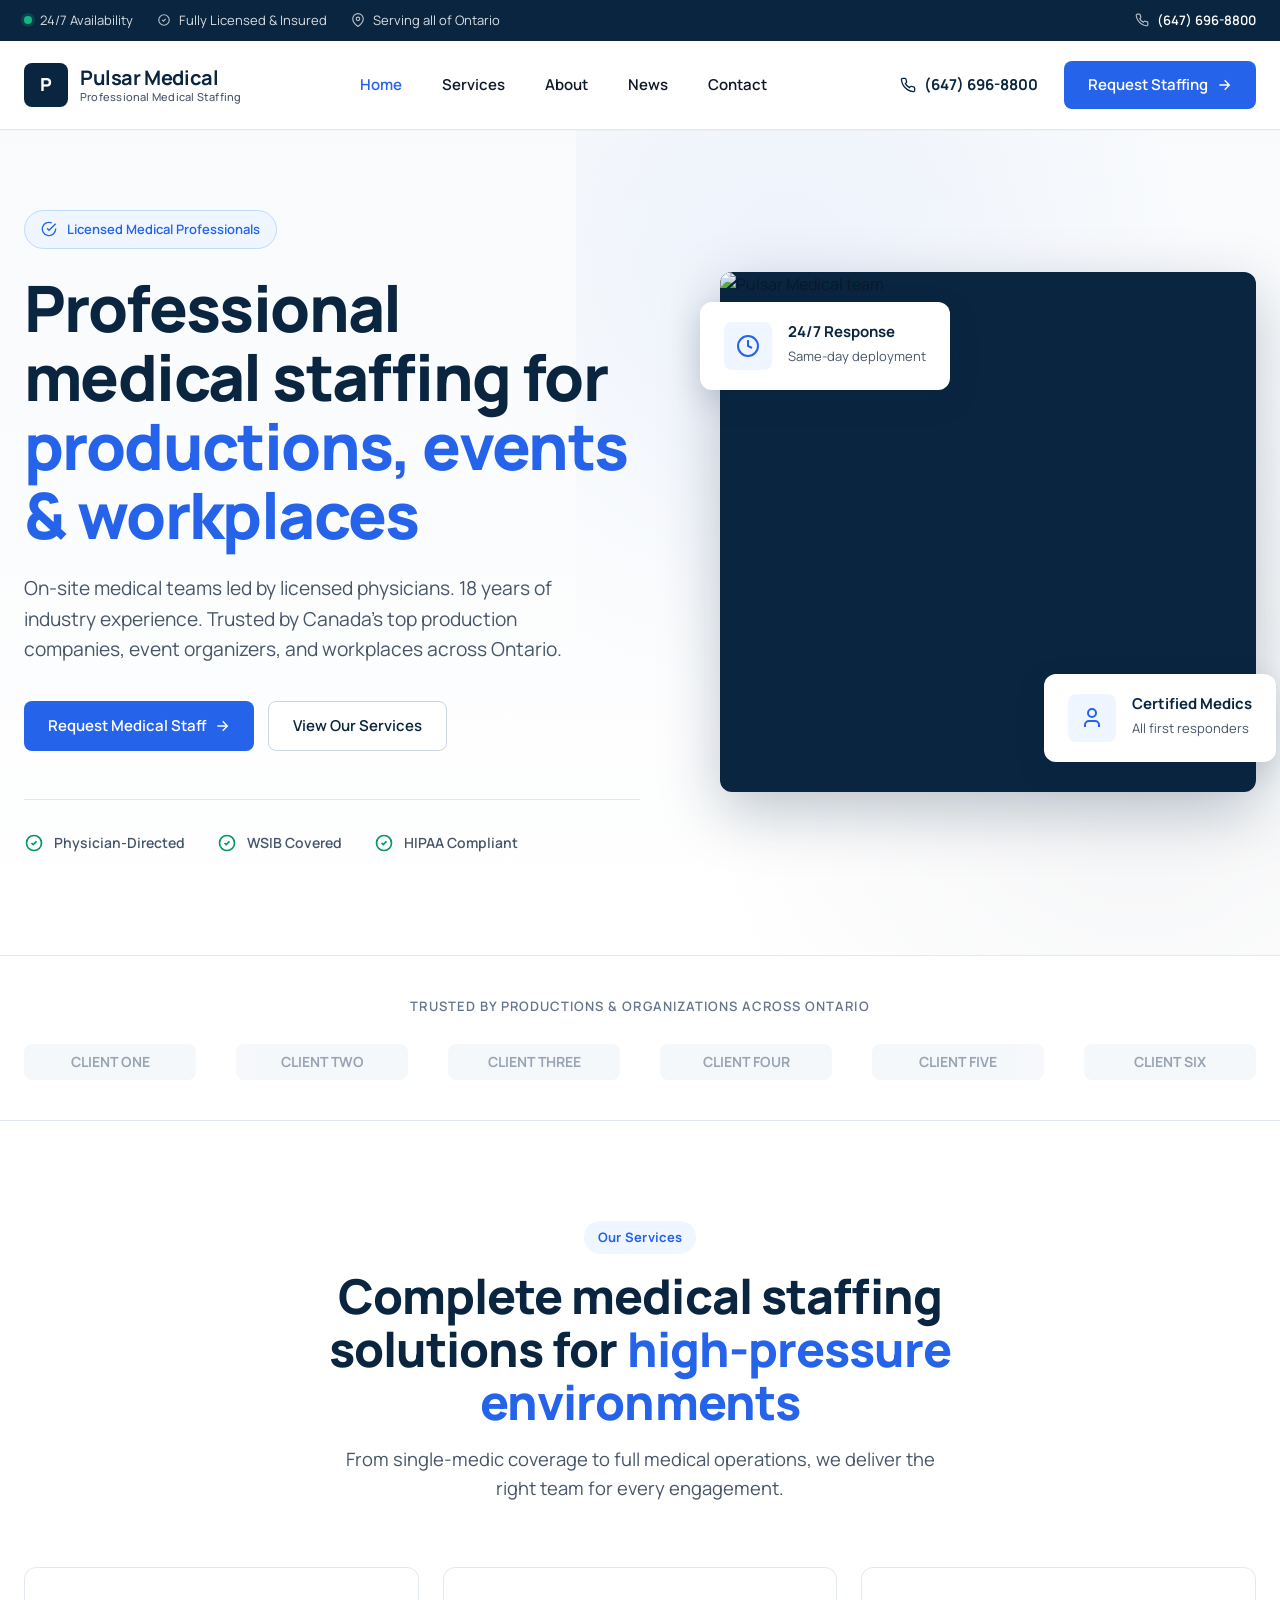
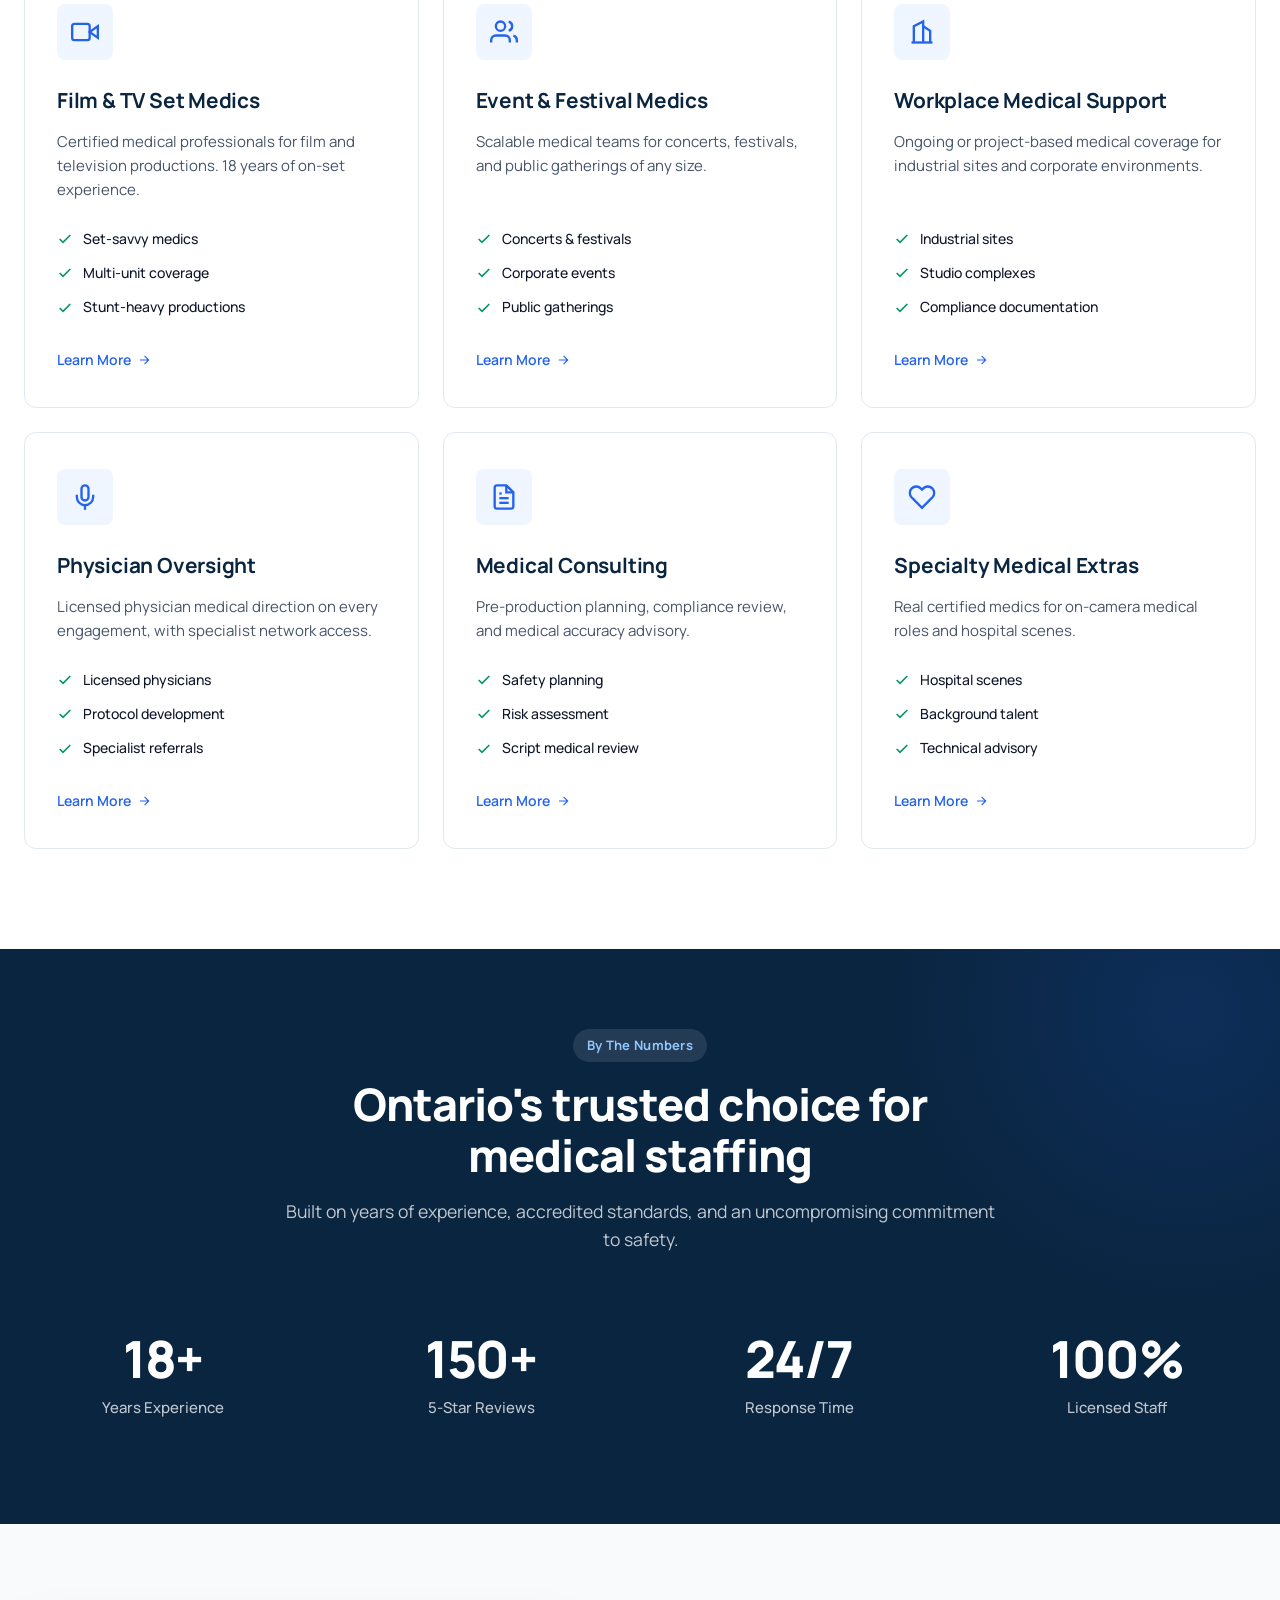
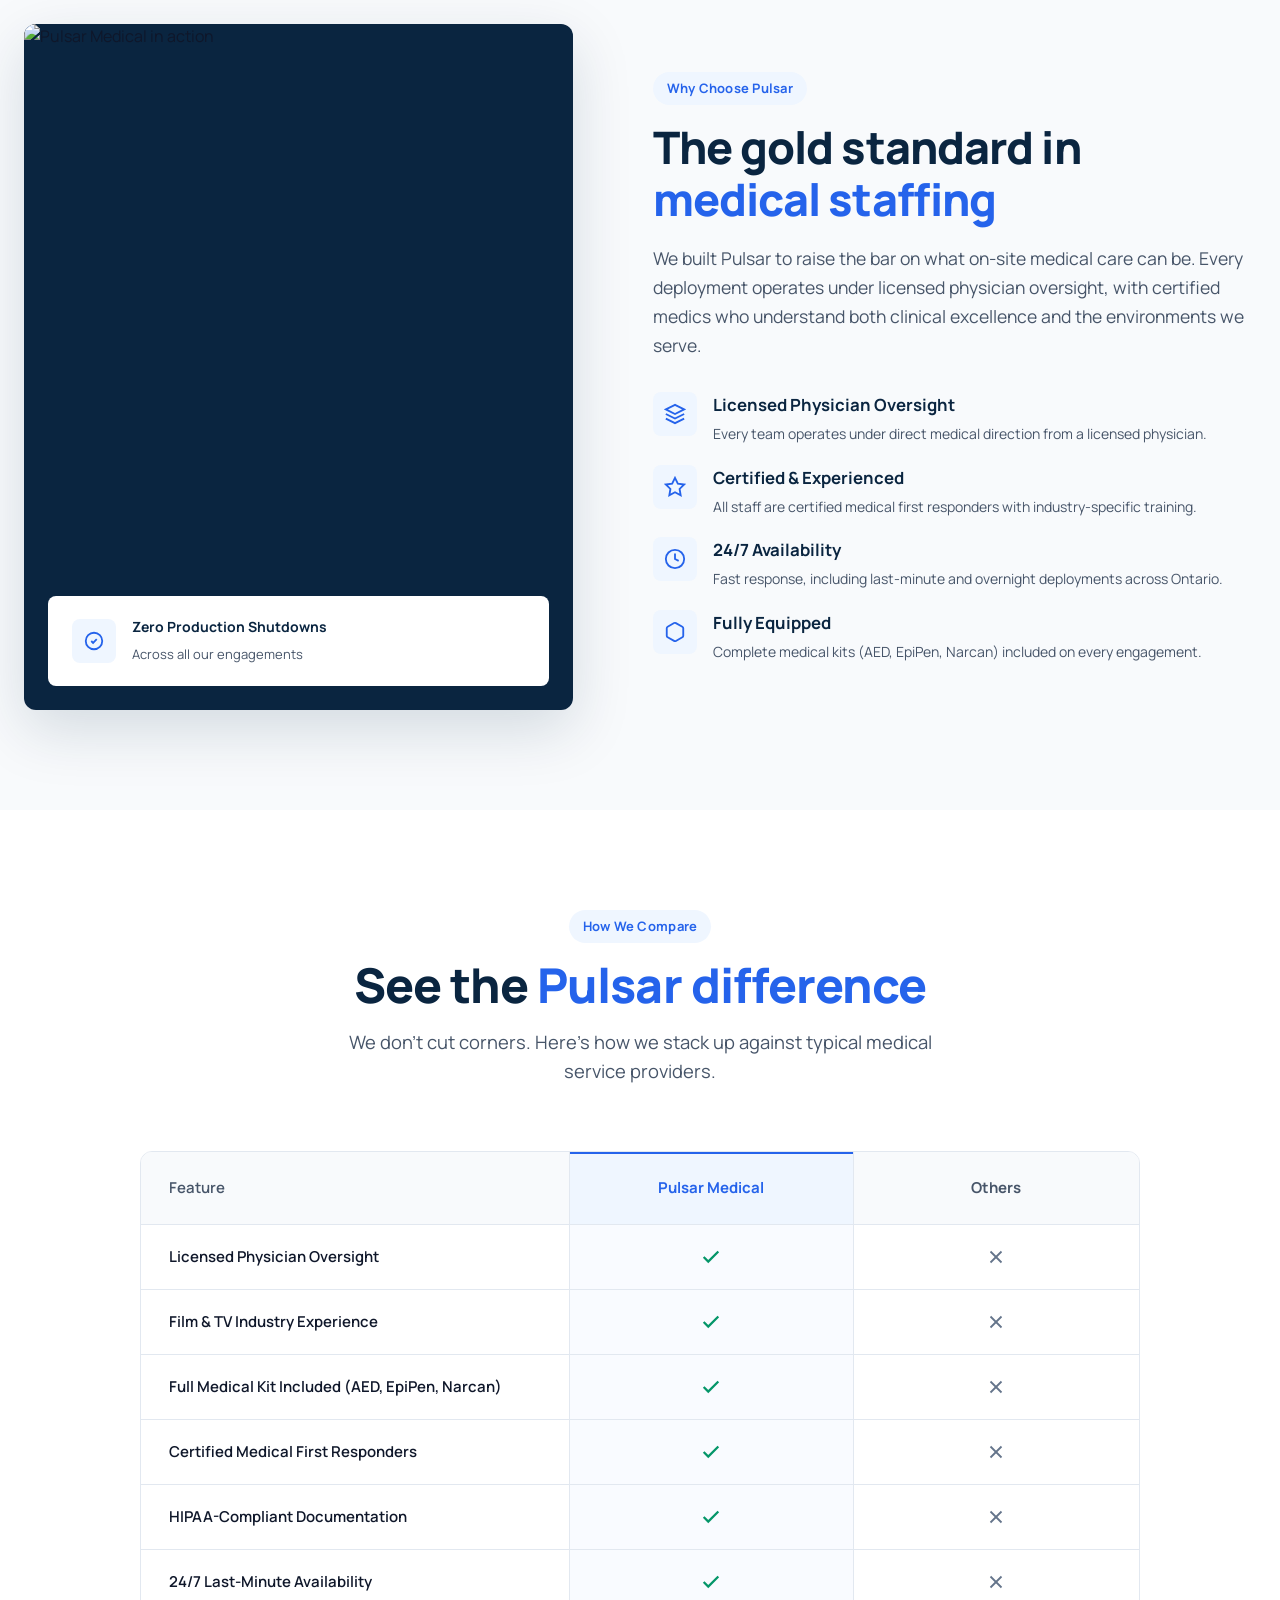
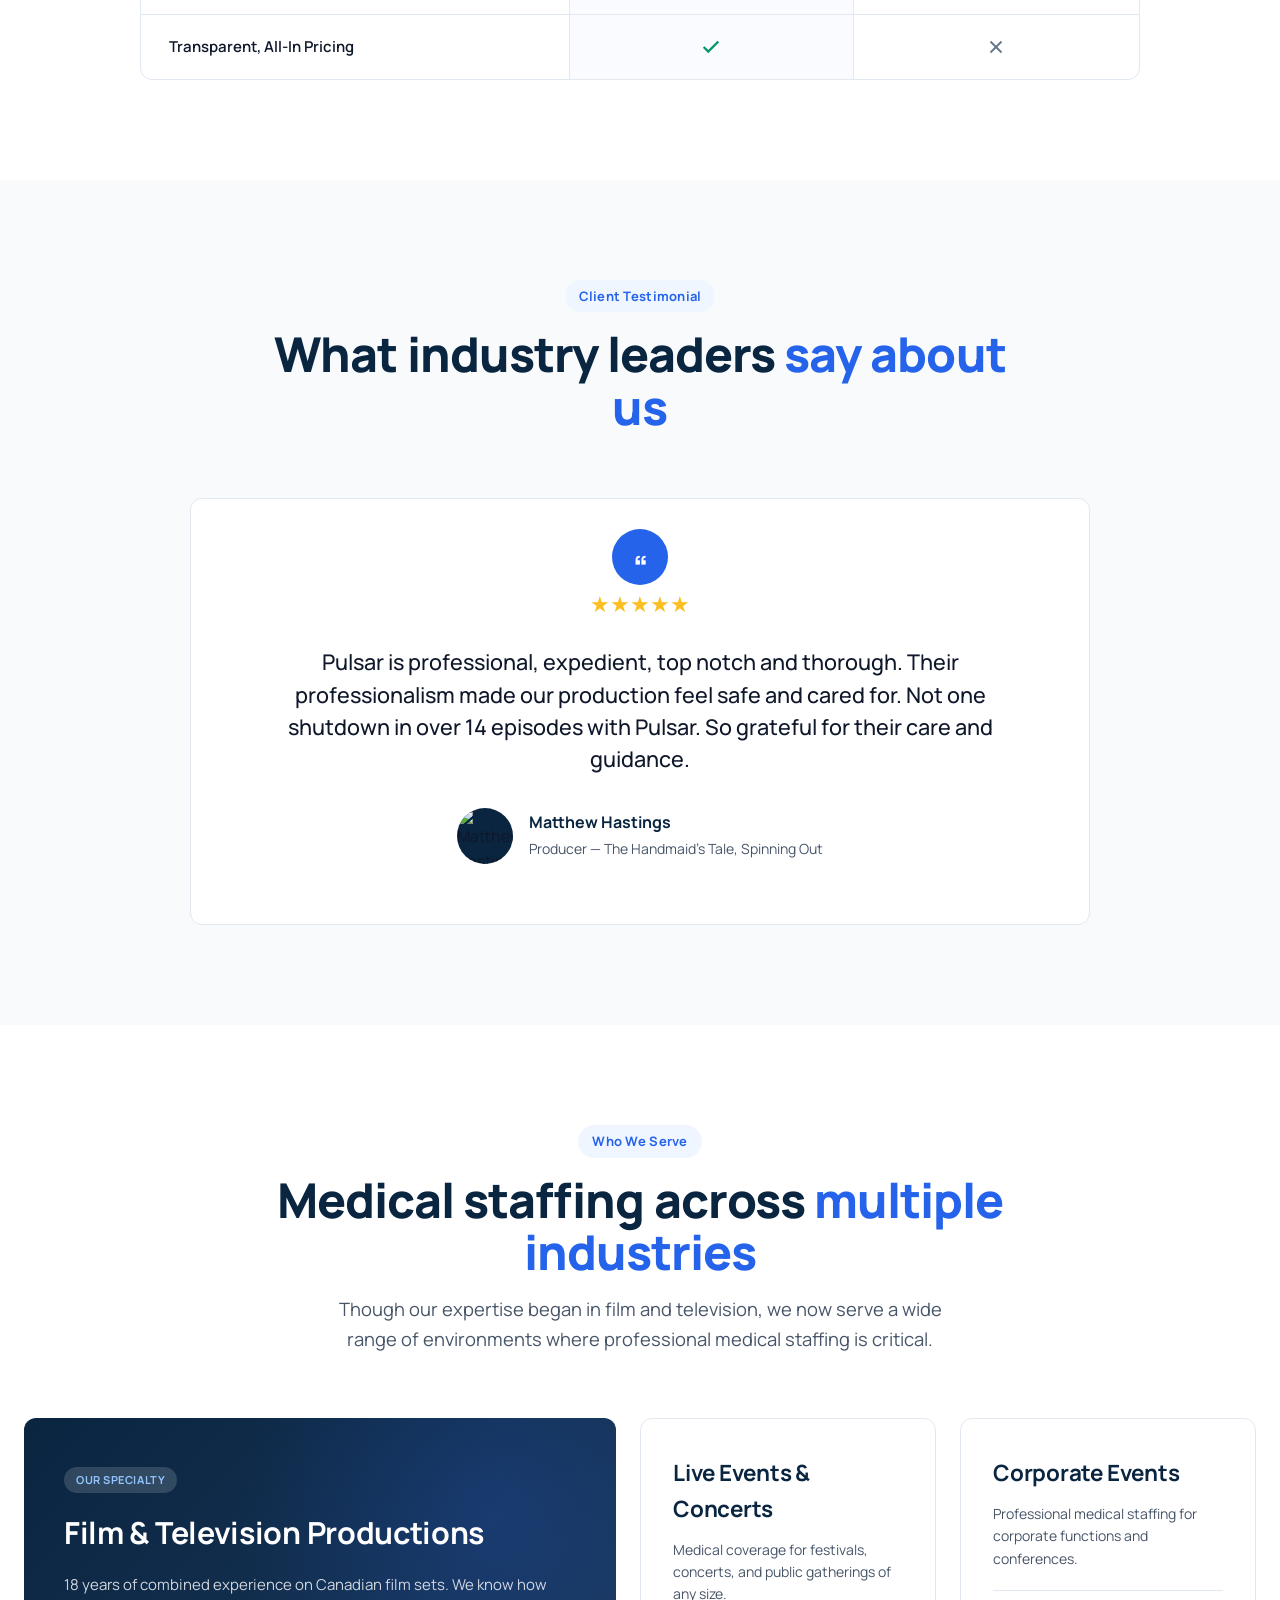
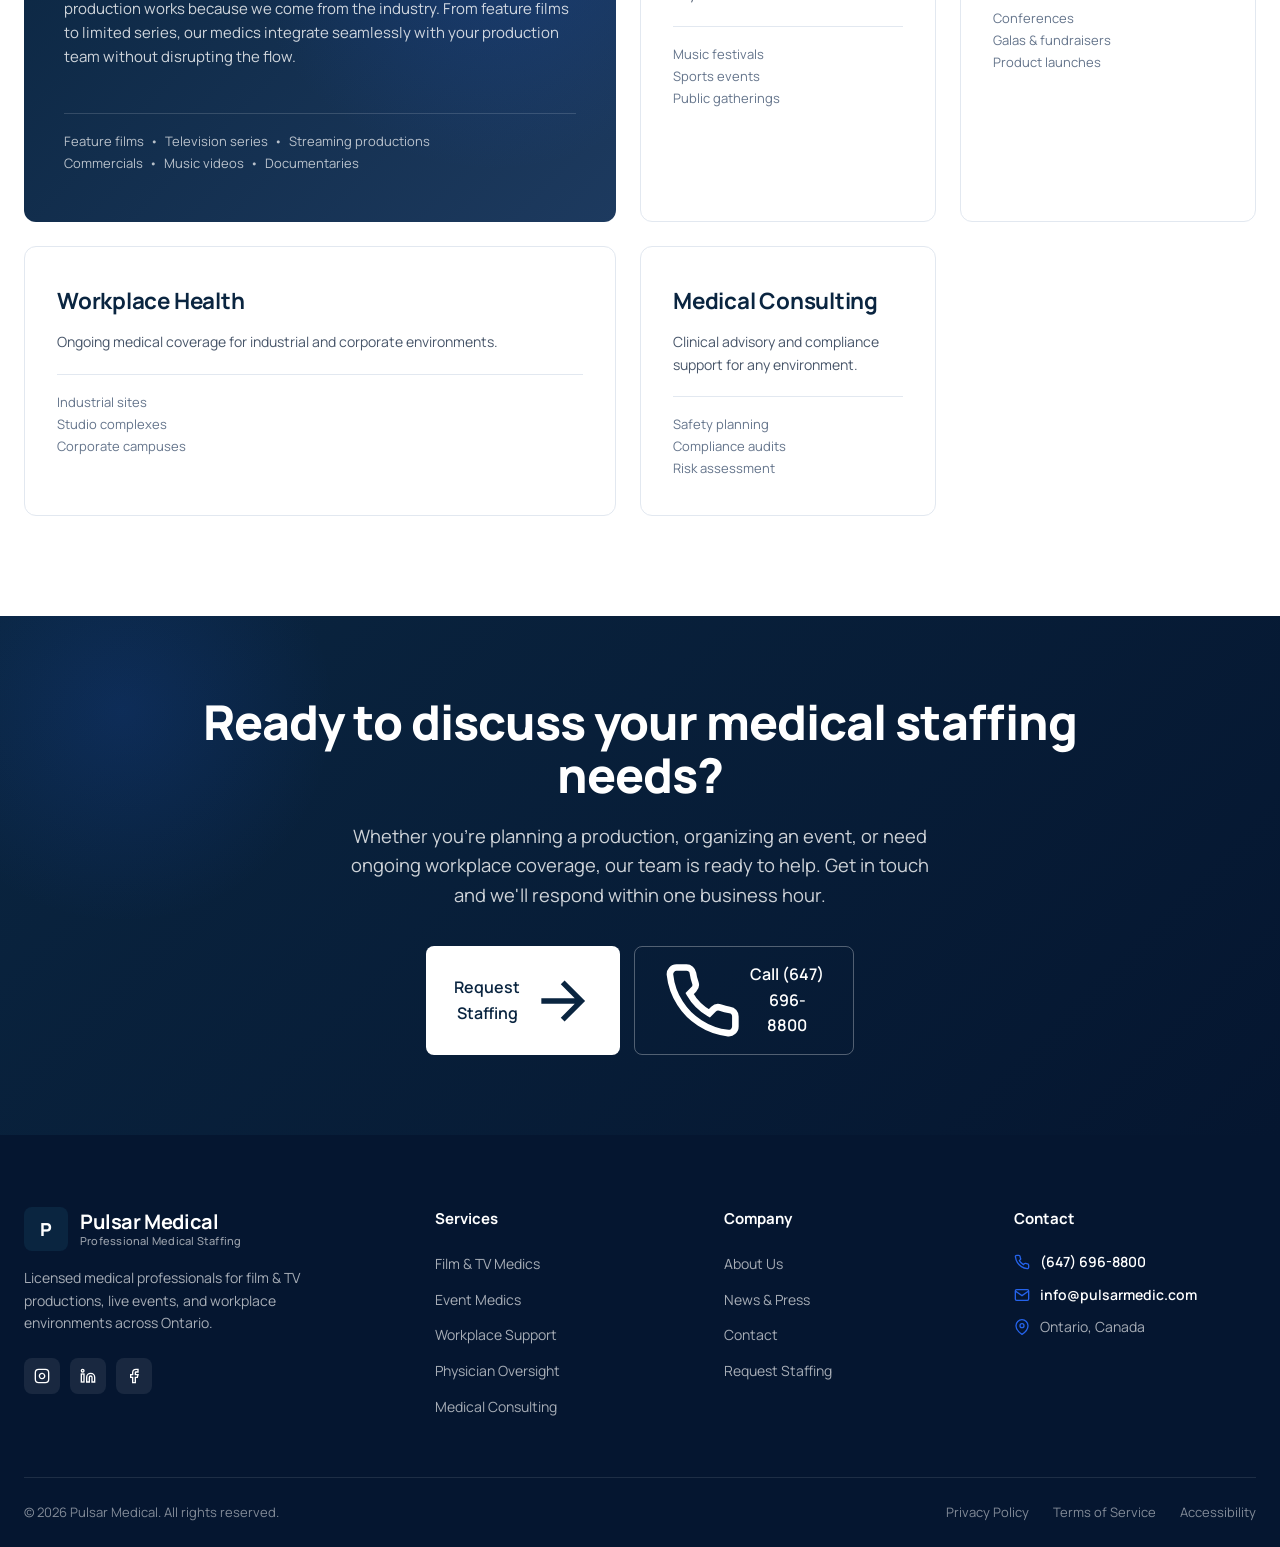
==== commit f9d8a56d: "Add files via upload" ====
--- a/index.html
+++ b/index.html
@@ -3,583 +3,1486 @@
 <head>
 <meta charset="UTF-8"/>
 <meta name="viewport" content="width=device-width,initial-scale=1.0"/>
-<title>Pulsar Medical | Set Medics &amp; Consulting for Film &amp; TV</title>
-<meta name="description" content="Pulsar Medical provides set-savvy medical professionals to film and TV productions across Ontario. 18 years of film production experience. Licensed physician oversight."/>
-<meta name="keywords" content="set medic, film medic, TV production medic, on-set medical, Ontario film industry, Toronto set medic, production safety, medical consulting film"/>
-<link rel="canonical" href="https://pulsarmedic.com/"/>
-
-<meta property="og:type" content="website"/>
-<meta property="og:title" content="Pulsar Medical | Set Medics &amp; Consulting for Film &amp; TV"/>
-<meta property="og:description" content="Set-savvy medical professionals for film and TV productions across Ontario."/>
-<meta property="og:image" content="images/about-1.jpg"/>
+<title>Pulsar Medical | Professional Medical Staffing for Productions &amp; Events</title>
+<meta name="description" content="Licensed medical professionals for film &amp; TV productions, live events, and workplace environments across Ontario. Physician-directed. 24/7 response. Fully insured."/>
 
 <link rel="preconnect" href="https://fonts.googleapis.com"/>
 <link rel="preconnect" href="https://fonts.gstatic.com" crossorigin/>
-<link href="https://fonts.googleapis.com/css2?family=Archivo:wght@400;500;600;700;800&family=Fraunces:ital,wght@0,400;0,500;0,600;0,700;1,400&display=swap" rel="stylesheet"/>
+<link href="https://fonts.googleapis.com/css2?family=Manrope:wght@400;500;600;700;800&display=swap" rel="stylesheet"/>
 
 <style>
 :root{
-  --ink:#0d1117;
-  --ink-2:#1a1f28;
-  --paper:#fafaf7;
-  --bone:#f1efe9;
-  --pulse:#d94141;
-  --pulse-deep:#a82828;
-  --sage:#3d5948;
-  --muted:#6b6d74;
-  --line:#e4e2db;
-}
-*{margin:0;padding:0;box-sizing:border-box}
+  --navy:#0a2540;
+  --navy-dark:#051630;
+  --navy-light:#1d3a5f;
+  --blue:#2563eb;
+  --blue-hover:#1d4ed8;
+  --blue-soft:#eff6ff;
+  --blue-border:#bfdbfe;
+  --text:#0f172a;
+  --text-muted:#475569;
+  --text-light:#64748b;
+  --gray-50:#f8fafc;
+  --gray-100:#f1f5f9;
+  --gray-200:#e2e8f0;
+  --gray-300:#cbd5e1;
+  --white:#ffffff;
+  --green:#059669;
+  --radius:8px;
+  --radius-lg:12px;
+}
+*,*::before,*::after{margin:0;padding:0;box-sizing:border-box}
 html{scroll-behavior:smooth}
-body{font-family:'Archivo',sans-serif;color:var(--ink);background:var(--paper);line-height:1.6;-webkit-font-smoothing:antialiased}
+body{
+  font-family:'Manrope',-apple-system,BlinkMacSystemFont,sans-serif;
+  color:var(--text);
+  background:var(--white);
+  line-height:1.6;
+  -webkit-font-smoothing:antialiased;
+  font-weight:400;
+}
 a{color:inherit;text-decoration:none}
 img{max-width:100%;display:block}
 
-/* Announcement bar */
-.announce{background:var(--ink);color:var(--paper);padding:10px 24px;text-align:center;font-size:.78rem;letter-spacing:.15em;text-transform:uppercase;font-weight:500}
-.announce strong{color:var(--pulse);font-weight:600}
-
-/* Nav */
-nav{position:sticky;top:0;background:rgba(250,250,247,.95);backdrop-filter:blur(12px);z-index:100;border-bottom:1px solid var(--line);padding:16px 40px;display:flex;align-items:center;justify-content:space-between}
-.logo{display:flex;align-items:center;gap:10px}
-.logo img{height:42px;width:auto}
-.logo-text{font-family:'Fraunces',serif;font-weight:600;font-size:1.15rem;letter-spacing:-.02em}
-.nav-center{display:flex;gap:36px;align-items:center}
-.nav-center a{font-size:.85rem;font-weight:500;color:var(--ink-2);transition:color .2s;position:relative}
-.nav-center a:hover{color:var(--pulse)}
-.nav-center a.active{color:var(--pulse)}
-.nav-center a.active::after{content:'';position:absolute;bottom:-22px;left:0;right:0;height:2px;background:var(--pulse)}
-.nav-cta{background:var(--ink);color:var(--paper);padding:11px 24px;border-radius:2px;font-size:.82rem;font-weight:600;letter-spacing:.02em;transition:background .2s}
-.nav-cta:hover{background:var(--pulse)}
-.hamburger{display:none;background:none;border:none;cursor:pointer;padding:4px}
-.hamburger span{display:block;width:24px;height:2px;background:var(--ink);margin:5px 0;transition:.3s}
-
-/* Hero */
-.hero{position:relative;padding:90px 40px 100px;overflow:hidden;background:var(--paper)}
-.hero::before{content:'';position:absolute;top:0;right:0;width:50%;height:100%;background:var(--bone);z-index:0}
-.hero-inner{position:relative;z-index:1;max-width:1280px;margin:0 auto;display:grid;grid-template-columns:1.2fr 1fr;gap:80px;align-items:center}
-.hero-eyebrow{display:inline-flex;align-items:center;gap:10px;font-size:.72rem;letter-spacing:.28em;text-transform:uppercase;color:var(--pulse);font-weight:600;margin-bottom:28px}
-.hero-eyebrow::before{content:'';display:block;width:32px;height:1px;background:var(--pulse)}
-.hero h1{font-family:'Fraunces',serif;font-weight:500;font-size:clamp(2.6rem,5.5vw,4.8rem);line-height:1.05;letter-spacing:-.02em;margin-bottom:24px;color:var(--ink)}
-.hero h1 em{font-style:italic;color:var(--pulse);font-weight:500}
-.hero-sub{font-size:1.15rem;color:var(--muted);max-width:520px;margin-bottom:42px;line-height:1.65}
-.hero-stats{display:flex;gap:50px;margin-bottom:42px;padding-top:32px;border-top:1px solid var(--line)}
-.hero-stat .num{font-family:'Fraunces',serif;font-size:2.2rem;font-weight:600;color:var(--ink);line-height:1}
-.hero-stat .lbl{font-size:.72rem;letter-spacing:.15em;text-transform:uppercase;color:var(--muted);margin-top:6px}
-.hero-cta-row{display:flex;gap:14px;flex-wrap:wrap}
-.btn-primary{background:var(--ink);color:var(--paper);padding:16px 32px;border-radius:2px;font-size:.9rem;font-weight:600;letter-spacing:.04em;transition:background .2s,transform .2s;display:inline-flex;align-items:center;gap:10px}
-.btn-primary:hover{background:var(--pulse);transform:translateY(-1px)}
-.btn-primary svg{width:14px;height:14px}
-.btn-secondary{color:var(--ink);padding:16px 32px;border:1px solid var(--ink);border-radius:2px;font-size:.9rem;font-weight:600;letter-spacing:.04em;transition:all .2s}
-.btn-secondary:hover{background:var(--ink);color:var(--paper)}
-
-.hero-visual{position:relative;aspect-ratio:4/5;background:var(--ink-2);border-radius:2px;overflow:hidden}
-.hero-visual img{width:100%;height:100%;object-fit:cover}
-.hero-visual::after{content:'';position:absolute;inset:0;background:linear-gradient(to bottom,transparent 40%,rgba(13,17,23,.6))}
-.hero-card{position:absolute;bottom:24px;left:24px;right:24px;background:rgba(250,250,247,.96);backdrop-filter:blur(10px);padding:20px 24px;border-radius:2px;z-index:2;display:flex;gap:16px;align-items:center}
-.hero-card-dot{width:10px;height:10px;border-radius:50%;background:var(--pulse);flex-shrink:0;animation:pulse 2s infinite}
-@keyframes pulse{0%,100%{opacity:1;transform:scale(1)}50%{opacity:.5;transform:scale(1.3)}}
-.hero-card-text{font-size:.82rem;line-height:1.4}
-.hero-card-text strong{display:block;color:var(--ink);font-weight:600;margin-bottom:2px}
-.hero-card-text span{color:var(--muted)}
-
-/* Section basics */
-section{padding:110px 40px}
+/* ============================================
+   TOP BAR - Phone/contact info
+   ============================================ */
+.top-bar{
+  background:var(--navy);
+  color:var(--white);
+  padding:10px 0;
+  font-size:13px;
+}
+.top-bar-inner{
+  max-width:1280px;
+  margin:0 auto;
+  padding:0 24px;
+  display:flex;
+  justify-content:space-between;
+  align-items:center;
+  flex-wrap:wrap;
+  gap:12px;
+}
+.top-bar-left{display:flex;gap:24px;align-items:center;flex-wrap:wrap}
+.top-bar-item{display:flex;align-items:center;gap:8px;color:rgba(255,255,255,.85)}
+.top-bar-item svg{width:14px;height:14px;color:rgba(255,255,255,.7)}
+.top-bar-item a{color:var(--white);font-weight:600}
+.top-bar-item a:hover{text-decoration:underline}
+.status-dot{width:8px;height:8px;border-radius:50%;background:#10b981;box-shadow:0 0 0 3px rgba(16,185,129,.2);animation:pulse-status 2s infinite}
+@keyframes pulse-status{0%,100%{box-shadow:0 0 0 3px rgba(16,185,129,.2)}50%{box-shadow:0 0 0 6px rgba(16,185,129,.1)}}
+
+/* ============================================
+   NAVIGATION
+   ============================================ */
+header{
+  background:var(--white);
+  border-bottom:1px solid var(--gray-200);
+  position:sticky;
+  top:0;
+  z-index:100;
+  box-shadow:0 1px 0 rgba(0,0,0,.02);
+}
+.nav-inner{
+  max-width:1280px;
+  margin:0 auto;
+  padding:20px 24px;
+  display:flex;
+  align-items:center;
+  justify-content:space-between;
+  gap:40px;
+}
+.logo{display:flex;align-items:center;gap:12px}
+.logo-mark{
+  width:44px;
+  height:44px;
+  background:var(--navy);
+  border-radius:var(--radius);
+  display:flex;
+  align-items:center;
+  justify-content:center;
+  color:var(--white);
+  font-weight:800;
+  font-size:18px;
+  letter-spacing:-.02em;
+}
+.logo-text{
+  font-weight:700;
+  font-size:20px;
+  color:var(--navy);
+  letter-spacing:-.02em;
+  line-height:1.1;
+}
+.logo-text span{display:block;font-size:11px;font-weight:500;color:var(--text-muted);letter-spacing:.02em;margin-top:2px}
+
+.nav-links{display:flex;gap:8px;align-items:center}
+.nav-links>a{
+  padding:10px 16px;
+  font-size:15px;
+  font-weight:600;
+  color:var(--text);
+  border-radius:var(--radius);
+  transition:all .15s;
+}
+.nav-links>a:hover{background:var(--gray-100);color:var(--navy)}
+.nav-links>a.active{color:var(--blue)}
+
+.nav-cta-group{display:flex;gap:12px;align-items:center}
+.btn-phone{
+  display:flex;
+  align-items:center;
+  gap:8px;
+  font-size:15px;
+  font-weight:700;
+  color:var(--navy);
+  padding:10px 14px;
+}
+.btn-phone svg{width:16px;height:16px}
+.btn-primary{
+  background:var(--blue);
+  color:var(--white);
+  padding:12px 24px;
+  border-radius:var(--radius);
+  font-size:15px;
+  font-weight:600;
+  transition:all .15s;
+  display:inline-flex;
+  align-items:center;
+  gap:8px;
+  border:none;
+  cursor:pointer;
+  font-family:inherit;
+}
+.btn-primary:hover{background:var(--blue-hover);transform:translateY(-1px);box-shadow:0 4px 12px rgba(37,99,235,.3)}
+.btn-primary svg{width:16px;height:16px}
+.btn-secondary{
+  background:var(--white);
+  color:var(--navy);
+  padding:12px 24px;
+  border-radius:var(--radius);
+  font-size:15px;
+  font-weight:600;
+  transition:all .15s;
+  border:1.5px solid var(--gray-300);
+  display:inline-flex;
+  align-items:center;
+  gap:8px;
+  cursor:pointer;
+  font-family:inherit;
+}
+.btn-secondary:hover{border-color:var(--navy);background:var(--gray-50)}
+.btn-white{
+  background:var(--white);
+  color:var(--navy);
+  padding:14px 28px;
+  border-radius:var(--radius);
+  font-size:16px;
+  font-weight:600;
+  transition:all .15s;
+  display:inline-flex;
+  align-items:center;
+  gap:8px;
+}
+.btn-white:hover{background:var(--blue-soft);transform:translateY(-1px)}
+.btn-outline-white{
+  background:transparent;
+  color:var(--white);
+  padding:14px 28px;
+  border-radius:var(--radius);
+  font-size:16px;
+  font-weight:600;
+  border:1.5px solid rgba(255,255,255,.3);
+  transition:all .15s;
+  display:inline-flex;
+  align-items:center;
+  gap:8px;
+}
+.btn-outline-white:hover{background:rgba(255,255,255,.1);border-color:var(--white)}
+
+.hamburger{display:none;background:none;border:none;cursor:pointer;padding:8px}
+.hamburger span{display:block;width:22px;height:2px;background:var(--navy);margin:5px 0;border-radius:2px}
+
+/* ============================================
+   HERO
+   ============================================ */
+.hero{
+  background:linear-gradient(180deg,var(--gray-50) 0%,var(--white) 100%);
+  padding:80px 0 100px;
+  position:relative;
+  overflow:hidden;
+}
+.hero-bg{
+  position:absolute;
+  top:0;
+  right:0;
+  width:55%;
+  height:100%;
+  background-image:radial-gradient(circle at 30% 20%,rgba(37,99,235,.06) 0%,transparent 50%),
+                   radial-gradient(circle at 80% 80%,rgba(10,37,64,.04) 0%,transparent 50%);
+  pointer-events:none;
+}
+.hero-inner{
+  max-width:1280px;
+  margin:0 auto;
+  padding:0 24px;
+  display:grid;
+  grid-template-columns:1.15fr 1fr;
+  gap:80px;
+  align-items:center;
+  position:relative;
+}
+.hero-badge{
+  display:inline-flex;
+  align-items:center;
+  gap:10px;
+  padding:8px 16px;
+  background:var(--blue-soft);
+  border:1px solid var(--blue-border);
+  border-radius:100px;
+  font-size:13px;
+  font-weight:600;
+  color:var(--blue);
+  margin-bottom:24px;
+}
+.hero-badge svg{width:16px;height:16px}
+.hero h1{
+  font-size:clamp(2.5rem,5vw,4rem);
+  font-weight:800;
+  line-height:1.08;
+  color:var(--navy);
+  letter-spacing:-.025em;
+  margin-bottom:24px;
+}
+.hero h1 span{color:var(--blue)}
+.hero-sub{
+  font-size:1.2rem;
+  color:var(--text-muted);
+  line-height:1.6;
+  max-width:560px;
+  margin-bottom:36px;
+}
+.hero-actions{display:flex;gap:14px;flex-wrap:wrap;margin-bottom:48px}
+.hero-trust{
+  display:flex;
+  gap:32px;
+  padding-top:32px;
+  border-top:1px solid var(--gray-200);
+  flex-wrap:wrap;
+}
+.trust-item{display:flex;align-items:center;gap:10px;color:var(--text-muted);font-size:14px;font-weight:600}
+.trust-item svg{width:20px;height:20px;color:var(--green);flex-shrink:0}
+
+/* Hero visual — card stack */
+.hero-visual{
+  position:relative;
+  min-height:520px;
+}
+.hero-img{
+  position:absolute;
+  inset:0;
+  background:var(--navy);
+  border-radius:var(--radius-lg);
+  overflow:hidden;
+  box-shadow:0 20px 60px rgba(10,37,64,.25);
+}
+.hero-img img{width:100%;height:100%;object-fit:cover}
+.hero-card{
+  position:absolute;
+  background:var(--white);
+  border-radius:var(--radius-lg);
+  padding:20px 24px;
+  box-shadow:0 10px 30px rgba(10,37,64,.15);
+  display:flex;
+  align-items:center;
+  gap:16px;
+}
+.hero-card-tl{top:30px;left:-20px;max-width:280px}
+.hero-card-br{bottom:30px;right:-20px;max-width:260px}
+.hero-card-icon{
+  width:48px;
+  height:48px;
+  border-radius:var(--radius);
+  background:var(--blue-soft);
+  display:flex;
+  align-items:center;
+  justify-content:center;
+  flex-shrink:0;
+}
+.hero-card-icon svg{width:24px;height:24px;color:var(--blue)}
+.hero-card-text strong{display:block;font-size:15px;font-weight:700;color:var(--navy);line-height:1.2;margin-bottom:2px}
+.hero-card-text span{font-size:13px;color:var(--text-muted)}
+
+/* ============================================
+   TRUSTED BY LOGOS
+   ============================================ */
+.trusted{
+  background:var(--white);
+  border-top:1px solid var(--gray-200);
+  border-bottom:1px solid var(--gray-200);
+  padding:40px 24px;
+}
+.trusted-inner{max-width:1280px;margin:0 auto}
+.trusted-label{
+  text-align:center;
+  font-size:13px;
+  font-weight:600;
+  color:var(--text-light);
+  letter-spacing:.08em;
+  text-transform:uppercase;
+  margin-bottom:28px;
+}
+.trusted-grid{
+  display:grid;
+  grid-template-columns:repeat(6,1fr);
+  gap:40px;
+  align-items:center;
+}
+.trusted-logo{
+  height:36px;
+  display:flex;
+  align-items:center;
+  justify-content:center;
+  color:var(--text-light);
+  font-weight:700;
+  font-size:14px;
+  opacity:.65;
+  transition:opacity .2s;
+  background:var(--gray-100);
+  border-radius:var(--radius);
+  padding:0 20px;
+}
+.trusted-logo:hover{opacity:1}
+
+/* ============================================
+   SECTION BASICS
+   ============================================ */
+section{padding:100px 24px}
 .container{max-width:1280px;margin:0 auto}
-.section-head{margin-bottom:70px;max-width:720px}
-.section-head.center{margin-left:auto;margin-right:auto;text-align:center}
-.eyebrow{display:inline-flex;align-items:center;gap:10px;font-size:.72rem;letter-spacing:.28em;text-transform:uppercase;color:var(--pulse);font-weight:600;margin-bottom:18px}
-.eyebrow::before{content:'';display:block;width:32px;height:1px;background:var(--pulse)}
-.section-head.center .eyebrow{justify-content:center}
-.section-head.center .eyebrow::before{display:none}
-.section-head h2{font-family:'Fraunces',serif;font-weight:500;font-size:clamp(2rem,3.8vw,3.2rem);line-height:1.1;letter-spacing:-.02em;margin-bottom:18px}
-.section-head h2 em{font-style:italic;color:var(--pulse)}
-.section-head p{font-size:1.05rem;color:var(--muted);max-width:580px;line-height:1.7}
-.section-head.center p{margin-left:auto;margin-right:auto}
-
-/* About preview */
-.about-pre{background:var(--bone);position:relative}
-.about-grid{display:grid;grid-template-columns:1fr 1fr;gap:80px;align-items:center;max-width:1180px;margin:0 auto}
-.about-img{aspect-ratio:4/5;background:var(--ink-2);border-radius:2px;overflow:hidden;position:relative}
-.about-img img{width:100%;height:100%;object-fit:cover}
-.about-img::before{content:'';position:absolute;top:-20px;left:-20px;right:20px;bottom:20px;border:1px solid var(--pulse);border-radius:2px;z-index:0}
-.about-img{z-index:1}
-.about-img-wrap{position:relative;padding:20px 20px 0 0}
-.about-points{list-style:none;margin:28px 0 40px}
-.about-points li{padding:14px 0;border-bottom:1px solid var(--line);font-size:1rem;display:flex;align-items:center;gap:14px}
-.about-points li::before{content:'';width:6px;height:6px;background:var(--pulse);border-radius:50%;flex-shrink:0}
-
-/* Services */
-.services-grid{display:grid;grid-template-columns:1fr 1fr;gap:32px;margin-top:20px}
-.service-card{background:var(--paper);border:1px solid var(--line);padding:48px 40px;border-radius:2px;position:relative;overflow:hidden;transition:border-color .3s,transform .3s}
-.service-card:hover{border-color:var(--pulse);transform:translateY(-4px)}
-.service-card::before{content:'';position:absolute;top:0;left:0;width:4px;height:0;background:var(--pulse);transition:height .3s}
-.service-card:hover::before{height:100%}
-.service-num{font-family:'Fraunces',serif;font-size:.9rem;color:var(--pulse);letter-spacing:.1em;margin-bottom:20px;font-style:italic}
-.service-card h3{font-family:'Fraunces',serif;font-weight:500;font-size:1.9rem;line-height:1.15;letter-spacing:-.01em;margin-bottom:16px}
-.service-card p{color:var(--muted);margin-bottom:24px;font-size:.98rem;line-height:1.7}
-.service-list{list-style:none;margin-bottom:32px}
-.service-list li{padding:10px 0;border-bottom:1px solid var(--line);font-size:.92rem;font-weight:500;display:flex;align-items:center;gap:12px}
-.service-list li:last-child{border-bottom:none}
-.service-list li::before{content:'→';color:var(--pulse);font-weight:600}
-.service-link{font-size:.85rem;font-weight:600;color:var(--ink);letter-spacing:.05em;text-transform:uppercase;display:inline-flex;align-items:center;gap:8px;transition:gap .2s,color .2s}
-.service-link:hover{gap:14px;color:var(--pulse)}
-
-/* Why choose - comparison */
-.compare{background:var(--ink);color:var(--paper)}
-.compare .section-head h2{color:var(--paper)}
-.compare .section-head p{color:rgba(250,250,247,.65)}
-.compare-grid{display:grid;grid-template-columns:1fr 1fr;gap:2px;background:rgba(250,250,247,.1);border-radius:2px;overflow:hidden;max-width:1080px;margin:0 auto}
-.compare-col{background:var(--ink-2);padding:48px 40px}
-.compare-col.us{background:linear-gradient(180deg,var(--ink-2),rgba(217,65,65,.08))}
-.compare-col h3{font-family:'Fraunces',serif;font-weight:500;font-size:1.6rem;margin-bottom:32px;padding-bottom:20px;border-bottom:1px solid rgba(250,250,247,.15);display:flex;align-items:center;gap:12px}
-.compare-col.us h3{color:var(--pulse)}
-.compare-col.us h3::before{content:'';width:8px;height:8px;background:var(--pulse);border-radius:50%}
-.compare-col.them h3{color:rgba(250,250,247,.5)}
-.compare-col ul{list-style:none}
-.compare-col li{padding:16px 0;border-bottom:1px solid rgba(250,250,247,.08);font-size:.95rem;color:rgba(250,250,247,.85);line-height:1.6;display:flex;gap:12px;align-items:flex-start}
-.compare-col li:last-child{border-bottom:none}
-.compare-col.us li::before{content:'✓';color:var(--pulse);font-weight:700;flex-shrink:0}
-.compare-col.them li{color:rgba(250,250,247,.45)}
-.compare-col.them li::before{content:'✕';color:rgba(250,250,247,.3);flex-shrink:0}
-
-/* Testimonials */
-.testimonials{background:var(--bone)}
-.test-grid{display:grid;grid-template-columns:repeat(2,1fr);gap:28px;margin-top:20px}
-.test-card{background:var(--paper);border:1px solid var(--line);padding:40px;border-radius:2px;position:relative;transition:border-color .3s}
-.test-card:hover{border-color:var(--pulse)}
-.test-quote{font-family:'Fraunces',serif;font-style:italic;font-size:1.15rem;line-height:1.55;color:var(--ink);margin-bottom:28px}
-.test-quote::before{content:'"';font-size:3rem;color:var(--pulse);line-height:0;margin-right:6px;vertical-align:-.35em}
-.test-author{display:flex;align-items:center;gap:16px;padding-top:24px;border-top:1px solid var(--line)}
-.test-avatar{width:52px;height:52px;border-radius:50%;background:var(--ink-2);flex-shrink:0;overflow:hidden}
-.test-avatar img{width:100%;height:100%;object-fit:cover}
-.test-name{font-weight:600;font-size:.95rem;line-height:1.3}
-.test-role{font-size:.82rem;color:var(--muted);margin-top:2px}
-
-/* News */
-.news-grid{display:grid;grid-template-columns:repeat(3,1fr);gap:28px;margin-top:20px}
-.news-card{background:var(--paper);border:1px solid var(--line);border-radius:2px;overflow:hidden;transition:transform .3s,box-shadow .3s}
-.news-card:hover{transform:translateY(-4px);box-shadow:0 16px 40px rgba(0,0,0,.06)}
-.news-img{aspect-ratio:16/10;background:var(--ink-2);overflow:hidden}
-.news-img img{width:100%;height:100%;object-fit:cover;transition:transform .5s}
-.news-card:hover .news-img img{transform:scale(1.05)}
-.news-body{padding:28px}
-.news-tag{display:inline-block;font-size:.7rem;letter-spacing:.15em;text-transform:uppercase;color:var(--pulse);font-weight:600;margin-bottom:12px}
-.news-body h3{font-family:'Fraunces',serif;font-weight:500;font-size:1.15rem;line-height:1.3;margin-bottom:16px}
-.news-link{font-size:.82rem;font-weight:600;letter-spacing:.05em;text-transform:uppercase;display:inline-flex;align-items:center;gap:8px}
-.news-link:hover{color:var(--pulse)}
-
-/* CTA banner */
-.cta-banner{background:var(--ink);color:var(--paper);padding:100px 40px;text-align:center;position:relative;overflow:hidden}
-.cta-banner::before{content:'';position:absolute;top:-100px;right:-100px;width:400px;height:400px;border:1px solid rgba(217,65,65,.15);border-radius:50%}
-.cta-banner::after{content:'';position:absolute;bottom:-150px;left:-100px;width:500px;height:500px;border:1px solid rgba(217,65,65,.1);border-radius:50%}
-.cta-inner{position:relative;z-index:1;max-width:720px;margin:0 auto}
-.cta-banner h2{font-family:'Fraunces',serif;font-weight:500;font-size:clamp(2rem,4vw,3rem);color:var(--paper);margin-bottom:20px;line-height:1.1}
-.cta-banner h2 em{font-style:italic;color:var(--pulse)}
-.cta-banner p{color:rgba(250,250,247,.7);max-width:560px;margin:0 auto 40px;font-size:1.05rem}
-.cta-actions{display:flex;gap:16px;justify-content:center;flex-wrap:wrap;margin-bottom:20px}
-.btn-pulse{background:var(--pulse);color:var(--paper);padding:18px 36px;border-radius:2px;font-size:.9rem;font-weight:600;letter-spacing:.04em;transition:background .2s,transform .2s;display:inline-flex;align-items:center;gap:10px}
-.btn-pulse:hover{background:var(--pulse-deep);transform:translateY(-1px)}
-.btn-ghost{background:transparent;border:1px solid rgba(250,250,247,.3);color:var(--paper);padding:18px 36px;border-radius:2px;font-size:.9rem;font-weight:600;letter-spacing:.04em;transition:all .2s}
-.btn-ghost:hover{border-color:var(--paper);background:rgba(250,250,247,.05)}
-
-/* Partner logos strip */
-.partners{padding:70px 40px;background:var(--paper);border-top:1px solid var(--line)}
-.partners-head{text-align:center;font-size:.72rem;letter-spacing:.28em;text-transform:uppercase;color:var(--muted);margin-bottom:40px;font-weight:600}
-.partners-grid{display:grid;grid-template-columns:repeat(6,1fr);gap:40px;align-items:center;max-width:1100px;margin:0 auto;opacity:.55}
-.partner-logo{height:48px;background:var(--line);border-radius:2px;display:flex;align-items:center;justify-content:center;font-size:.7rem;color:var(--muted);letter-spacing:.1em;text-transform:uppercase}
-
-/* Areas we serve */
-.areas{padding:80px 40px;background:var(--bone)}
-.areas h3{font-family:'Fraunces',serif;font-weight:500;font-size:1.4rem;text-align:center;margin-bottom:36px}
-.areas-grid{display:grid;grid-template-columns:repeat(auto-fit,minmax(140px,1fr));gap:12px;max-width:1080px;margin:0 auto}
-.area{padding:14px 20px;background:var(--paper);border:1px solid var(--line);border-radius:2px;text-align:center;font-size:.88rem;font-weight:500;transition:all .2s}
-.area:hover{border-color:var(--pulse);color:var(--pulse)}
-
-/* Footer */
-footer{background:var(--ink);color:rgba(250,250,247,.6);padding:80px 40px 40px}
-.footer-grid{max-width:1280px;margin:0 auto;display:grid;grid-template-columns:1.5fr 1fr 1fr 1fr;gap:60px;margin-bottom:56px}
-.footer-brand .logo img{height:42px;margin-bottom:20px;filter:brightness(0) invert(1)}
-.footer-brand p{font-size:.92rem;line-height:1.7;max-width:320px;color:rgba(250,250,247,.55)}
-.footer-col h4{font-family:'Fraunces',serif;color:var(--paper);font-size:1rem;margin-bottom:20px;font-weight:500}
+.section-head{text-align:center;margin-bottom:64px}
+.section-eyebrow{
+  display:inline-block;
+  padding:6px 14px;
+  background:var(--blue-soft);
+  color:var(--blue);
+  border-radius:100px;
+  font-size:13px;
+  font-weight:700;
+  margin-bottom:16px;
+  letter-spacing:.02em;
+}
+.section-head h2{
+  font-size:clamp(2rem,3.8vw,3rem);
+  font-weight:800;
+  color:var(--navy);
+  line-height:1.1;
+  letter-spacing:-.02em;
+  margin-bottom:16px;
+  max-width:780px;
+  margin-left:auto;
+  margin-right:auto;
+}
+.section-head h2 span{color:var(--blue)}
+.section-head p{
+  font-size:1.15rem;
+  color:var(--text-muted);
+  max-width:620px;
+  margin:0 auto;
+  line-height:1.6;
+}
+
+/* ============================================
+   SERVICES - Card grid
+   ============================================ */
+.services{background:var(--white)}
+.services-grid{
+  display:grid;
+  grid-template-columns:repeat(3,1fr);
+  gap:24px;
+}
+.service-card{
+  background:var(--white);
+  border:1px solid var(--gray-200);
+  border-radius:var(--radius-lg);
+  padding:36px 32px;
+  transition:all .2s;
+  display:flex;
+  flex-direction:column;
+}
+.service-card:hover{
+  border-color:var(--blue);
+  transform:translateY(-4px);
+  box-shadow:0 20px 40px rgba(10,37,64,.08);
+}
+.service-icon{
+  width:56px;
+  height:56px;
+  background:var(--blue-soft);
+  border-radius:var(--radius);
+  display:flex;
+  align-items:center;
+  justify-content:center;
+  margin-bottom:24px;
+}
+.service-icon svg{width:28px;height:28px;color:var(--blue)}
+.service-card h3{
+  font-size:1.3rem;
+  font-weight:700;
+  color:var(--navy);
+  margin-bottom:12px;
+  letter-spacing:-.01em;
+}
+.service-card p{
+  color:var(--text-muted);
+  font-size:15px;
+  line-height:1.6;
+  margin-bottom:20px;
+  flex:1;
+}
+.service-features{list-style:none;margin-bottom:24px}
+.service-features li{
+  padding:6px 0;
+  font-size:14px;
+  color:var(--text);
+  display:flex;
+  align-items:center;
+  gap:10px;
+  font-weight:500;
+}
+.service-features li svg{width:16px;height:16px;color:var(--green);flex-shrink:0}
+.service-link{
+  color:var(--blue);
+  font-weight:600;
+  font-size:14px;
+  display:inline-flex;
+  align-items:center;
+  gap:6px;
+  margin-top:auto;
+  transition:gap .2s;
+}
+.service-link:hover{gap:10px}
+.service-link svg{width:14px;height:14px}
+
+/* ============================================
+   STATS - Trust section
+   ============================================ */
+.stats{
+  background:var(--navy);
+  color:var(--white);
+  padding:80px 24px;
+  position:relative;
+  overflow:hidden;
+}
+.stats::before{
+  content:'';
+  position:absolute;
+  top:-50%;
+  right:-20%;
+  width:700px;
+  height:700px;
+  background:radial-gradient(circle,rgba(37,99,235,.15) 0%,transparent 60%);
+  pointer-events:none;
+}
+.stats-inner{
+  max-width:1280px;
+  margin:0 auto;
+  position:relative;
+}
+.stats-head{text-align:center;margin-bottom:56px;max-width:720px;margin-left:auto;margin-right:auto}
+.stats-head .section-eyebrow{background:rgba(255,255,255,.1);color:#93c5fd}
+.stats-head h2{
+  font-size:clamp(2rem,3.5vw,2.8rem);
+  font-weight:800;
+  color:var(--white);
+  line-height:1.15;
+  letter-spacing:-.02em;
+  margin-bottom:16px;
+}
+.stats-head p{color:rgba(255,255,255,.75);font-size:1.1rem;line-height:1.6}
+.stats-grid{
+  display:grid;
+  grid-template-columns:repeat(4,1fr);
+  gap:40px;
+}
+.stat{
+  text-align:center;
+  padding:24px;
+}
+.stat-num{
+  font-size:clamp(2.8rem,4vw,3.6rem);
+  font-weight:800;
+  color:var(--white);
+  line-height:1;
+  margin-bottom:12px;
+  letter-spacing:-.02em;
+}
+.stat-label{
+  font-size:15px;
+  color:rgba(255,255,255,.75);
+  font-weight:500;
+}
+
+/* ============================================
+   WHY US - Side by side with image
+   ============================================ */
+.why-us{background:var(--gray-50)}
+.why-grid{
+  display:grid;
+  grid-template-columns:1fr 1.1fr;
+  gap:80px;
+  align-items:center;
+}
+.why-image{
+  aspect-ratio:4/5;
+  background:var(--navy);
+  border-radius:var(--radius-lg);
+  overflow:hidden;
+  position:relative;
+  box-shadow:0 20px 60px rgba(10,37,64,.15);
+}
+.why-image img{width:100%;height:100%;object-fit:cover}
+.why-image-badge{
+  position:absolute;
+  bottom:24px;
+  left:24px;
+  right:24px;
+  background:var(--white);
+  padding:20px 24px;
+  border-radius:var(--radius);
+  display:flex;
+  align-items:center;
+  gap:16px;
+}
+.why-image-badge-icon{
+  width:44px;
+  height:44px;
+  border-radius:var(--radius);
+  background:var(--blue-soft);
+  display:flex;
+  align-items:center;
+  justify-content:center;
+  flex-shrink:0;
+}
+.why-image-badge-icon svg{width:22px;height:22px;color:var(--blue)}
+.why-image-badge-text strong{display:block;font-size:14px;font-weight:700;color:var(--navy);margin-bottom:2px}
+.why-image-badge-text span{font-size:13px;color:var(--text-muted)}
+
+.why-content .section-eyebrow{margin-bottom:16px}
+.why-content h2{
+  font-size:clamp(2rem,3.5vw,2.8rem);
+  font-weight:800;
+  color:var(--navy);
+  line-height:1.15;
+  letter-spacing:-.02em;
+  margin-bottom:20px;
+}
+.why-content h2 span{color:var(--blue)}
+.why-content>p{
+  color:var(--text-muted);
+  font-size:1.1rem;
+  line-height:1.65;
+  margin-bottom:32px;
+}
+.why-features{list-style:none;display:flex;flex-direction:column;gap:20px}
+.why-feature{display:flex;gap:16px}
+.why-feature-icon{
+  width:44px;
+  height:44px;
+  border-radius:var(--radius);
+  background:var(--blue-soft);
+  display:flex;
+  align-items:center;
+  justify-content:center;
+  flex-shrink:0;
+}
+.why-feature-icon svg{width:22px;height:22px;color:var(--blue)}
+.why-feature-text strong{display:block;font-size:1.05rem;font-weight:700;color:var(--navy);margin-bottom:4px}
+.why-feature-text p{color:var(--text-muted);font-size:14px;line-height:1.55;margin:0}
+
+/* ============================================
+   COMPARISON TABLE
+   ============================================ */
+.compare{background:var(--white)}
+.compare-wrap{
+  max-width:1000px;
+  margin:0 auto;
+  background:var(--white);
+  border:1px solid var(--gray-200);
+  border-radius:var(--radius-lg);
+  overflow:hidden;
+}
+.compare-head{
+  display:grid;
+  grid-template-columns:1.5fr 1fr 1fr;
+  background:var(--gray-50);
+  border-bottom:1px solid var(--gray-200);
+}
+.compare-head>div{padding:24px 28px;font-weight:700;font-size:15px}
+.compare-head>div:first-child{color:var(--text-muted);font-weight:600}
+.compare-head .us{color:var(--blue);text-align:center;background:var(--blue-soft);border-left:1px solid var(--gray-200);border-right:1px solid var(--gray-200);position:relative}
+.compare-head .us::before{
+  content:'';
+  position:absolute;
+  top:-1px;
+  left:0;
+  right:0;
+  height:3px;
+  background:var(--blue);
+}
+.compare-head .them{color:var(--text-muted);text-align:center}
+.compare-row{
+  display:grid;
+  grid-template-columns:1.5fr 1fr 1fr;
+  border-bottom:1px solid var(--gray-200);
+}
+.compare-row:last-child{border-bottom:none}
+.compare-row>div{padding:20px 28px;font-size:15px;display:flex;align-items:center}
+.compare-row .feat{font-weight:600;color:var(--text)}
+.compare-row .us{justify-content:center;background:rgba(239,246,255,.4);border-left:1px solid var(--gray-200);border-right:1px solid var(--gray-200)}
+.compare-row .them{justify-content:center;color:var(--text-muted)}
+.check-icon{width:22px;height:22px;color:var(--green)}
+.x-icon{width:22px;height:22px;color:var(--text-light)}
+
+/* ============================================
+   TESTIMONIAL
+   ============================================ */
+.testimonial{background:var(--gray-50)}
+.testimonial-card{
+  max-width:900px;
+  margin:0 auto;
+  background:var(--white);
+  border-radius:var(--radius-lg);
+  padding:60px;
+  text-align:center;
+  border:1px solid var(--gray-200);
+  position:relative;
+}
+.testimonial-quote-mark{
+  width:56px;
+  height:56px;
+  background:var(--blue);
+  border-radius:50%;
+  display:flex;
+  align-items:center;
+  justify-content:center;
+  margin:0 auto -28px;
+  position:relative;
+  top:-30px;
+  color:var(--white);
+  font-size:32px;
+  font-weight:800;
+  line-height:1;
+  padding-top:20px;
+}
+.testimonial-stars{
+  display:flex;
+  justify-content:center;
+  gap:4px;
+  margin-bottom:24px;
+  color:#fbbf24;
+  font-size:22px;
+}
+.testimonial-text{
+  font-size:1.35rem;
+  color:var(--text);
+  line-height:1.5;
+  margin-bottom:32px;
+  font-weight:500;
+  max-width:720px;
+  margin-left:auto;
+  margin-right:auto;
+}
+.testimonial-author{
+  display:flex;
+  align-items:center;
+  justify-content:center;
+  gap:16px;
+}
+.testimonial-avatar{
+  width:56px;
+  height:56px;
+  border-radius:50%;
+  background:var(--navy);
+  overflow:hidden;
+  flex-shrink:0;
+}
+.testimonial-avatar img{width:100%;height:100%;object-fit:cover}
+.testimonial-author-info{text-align:left}
+.testimonial-author-info strong{display:block;font-weight:700;color:var(--navy)}
+.testimonial-author-info span{font-size:14px;color:var(--text-muted)}
+
+/* ============================================
+   INDUSTRIES SERVED
+   ============================================ */
+.industries{background:var(--white)}
+.industries-grid{
+  display:grid;
+  grid-template-columns:2fr 1fr 1fr;
+  gap:24px;
+}
+.industry-card{
+  background:var(--white);
+  border:1px solid var(--gray-200);
+  border-radius:var(--radius-lg);
+  padding:36px 32px;
+  transition:all .2s;
+  position:relative;
+  overflow:hidden;
+}
+.industry-card:hover{border-color:var(--blue);transform:translateY(-4px);box-shadow:0 20px 40px rgba(10,37,64,.08)}
+.industry-card.featured{
+  background:linear-gradient(135deg,var(--navy) 0%,var(--navy-light) 100%);
+  color:var(--white);
+  border:none;
+  padding:48px 40px;
+  display:flex;
+  flex-direction:column;
+  justify-content:space-between;
+  min-height:380px;
+  position:relative;
+  overflow:hidden;
+}
+.industry-card.featured::before{
+  content:'';
+  position:absolute;
+  top:-50%;
+  right:-30%;
+  width:600px;
+  height:600px;
+  background:radial-gradient(circle,rgba(37,99,235,.2) 0%,transparent 60%);
+  pointer-events:none;
+}
+.industry-badge{
+  display:inline-block;
+  padding:4px 12px;
+  background:var(--blue);
+  color:var(--white);
+  border-radius:100px;
+  font-size:11px;
+  font-weight:700;
+  letter-spacing:.05em;
+  text-transform:uppercase;
+  margin-bottom:16px;
+}
+.industry-card.featured .industry-badge{background:rgba(255,255,255,.15);color:#93c5fd}
+.industry-card h3{
+  font-size:1.4rem;
+  font-weight:700;
+  color:var(--navy);
+  margin-bottom:12px;
+  letter-spacing:-.01em;
+}
+.industry-card.featured h3{color:var(--white);font-size:1.9rem;margin-bottom:16px;position:relative}
+.industry-card p{
+  color:var(--text-muted);
+  font-size:14px;
+  line-height:1.6;
+  position:relative;
+}
+.industry-card.featured p{color:rgba(255,255,255,.8);font-size:15px;margin-bottom:24px}
+.industry-card .industry-examples{
+  margin-top:20px;
+  padding-top:16px;
+  border-top:1px solid var(--gray-200);
+  font-size:13px;
+  color:var(--text-light);
+  line-height:1.7;
+}
+.industry-card.featured .industry-examples{border-color:rgba(255,255,255,.15);color:rgba(255,255,255,.7)}
+
+/* ============================================
+   CTA
+   ============================================ */
+.cta{
+  background:linear-gradient(135deg,var(--navy) 0%,var(--navy-dark) 100%);
+  padding:80px 24px;
+  position:relative;
+  overflow:hidden;
+}
+.cta::before{
+  content:'';
+  position:absolute;
+  top:-30%;
+  left:-10%;
+  width:500px;
+  height:500px;
+  background:radial-gradient(circle,rgba(37,99,235,.15) 0%,transparent 60%);
+  pointer-events:none;
+}
+.cta-inner{
+  max-width:900px;
+  margin:0 auto;
+  text-align:center;
+  position:relative;
+  color:var(--white);
+}
+.cta h2{
+  font-size:clamp(2rem,4vw,3rem);
+  font-weight:800;
+  color:var(--white);
+  line-height:1.1;
+  letter-spacing:-.02em;
+  margin-bottom:20px;
+}
+.cta p{
+  color:rgba(255,255,255,.8);
+  font-size:1.15rem;
+  line-height:1.6;
+  margin-bottom:36px;
+  max-width:600px;
+  margin-left:auto;
+  margin-right:auto;
+}
+.cta-actions{display:flex;gap:14px;justify-content:center;flex-wrap:wrap}
+
+/* ============================================
+   FOOTER
+   ============================================ */
+footer{
+  background:var(--navy-dark);
+  color:rgba(255,255,255,.7);
+  padding:72px 24px 24px;
+}
+.footer-inner{max-width:1280px;margin:0 auto}
+.footer-grid{
+  display:grid;
+  grid-template-columns:1.5fr 1fr 1fr 1fr;
+  gap:48px;
+  padding-bottom:48px;
+  border-bottom:1px solid rgba(255,255,255,.1);
+}
+.footer-brand .logo-text{color:var(--white)}
+.footer-brand .logo-text span{color:rgba(255,255,255,.6)}
+.footer-brand p{
+  font-size:14px;
+  line-height:1.6;
+  color:rgba(255,255,255,.65);
+  max-width:300px;
+  margin-top:16px;
+  margin-bottom:24px;
+}
+.footer-social{display:flex;gap:10px}
+.footer-social a{
+  width:36px;
+  height:36px;
+  border-radius:8px;
+  background:rgba(255,255,255,.08);
+  display:flex;
+  align-items:center;
+  justify-content:center;
+  transition:background .2s;
+}
+.footer-social a:hover{background:var(--blue)}
+.footer-social svg{width:16px;height:16px;color:var(--white)}
+.footer-col h4{
+  color:var(--white);
+  font-size:15px;
+  font-weight:700;
+  margin-bottom:20px;
+}
 .footer-col ul{list-style:none}
-.footer-col li{margin-bottom:12px;font-size:.88rem}
-.footer-col a:hover{color:var(--pulse)}
-.footer-social{display:flex;gap:10px;margin-top:16px}
-.footer-social a{width:36px;height:36px;border:1px solid rgba(250,250,247,.2);border-radius:50%;display:flex;align-items:center;justify-content:center;transition:all .2s}
-.footer-social a:hover{border-color:var(--pulse);color:var(--pulse)}
-.footer-social svg{width:16px;height:16px}
-.footer-bottom{max-width:1280px;margin:0 auto;padding-top:32px;border-top:1px solid rgba(250,250,247,.1);display:flex;justify-content:space-between;align-items:center;flex-wrap:wrap;gap:16px;font-size:.82rem}
-
-/* Mobile */
+.footer-col li{margin-bottom:10px}
+.footer-col a{font-size:14px;color:rgba(255,255,255,.65);transition:color .15s}
+.footer-col a:hover{color:var(--white)}
+.footer-col .contact-item{
+  display:flex;
+  align-items:center;
+  gap:10px;
+  font-size:14px;
+  color:rgba(255,255,255,.65);
+  margin-bottom:10px;
+}
+.footer-col .contact-item svg{width:16px;height:16px;color:var(--blue)}
+.footer-col .contact-item a{color:var(--white);font-weight:600}
+.footer-bottom{
+  padding-top:24px;
+  display:flex;
+  justify-content:space-between;
+  align-items:center;
+  flex-wrap:wrap;
+  gap:16px;
+  font-size:13px;
+  color:rgba(255,255,255,.5);
+}
+.footer-legal{display:flex;gap:24px;flex-wrap:wrap}
+.footer-legal a:hover{color:var(--white)}
+
+/* ============================================
+   RESPONSIVE
+   ============================================ */
 @media(max-width:1024px){
-  .hero-inner,.about-grid{grid-template-columns:1fr;gap:50px}
-  .hero::before{display:none}
-  .services-grid,.compare-grid,.test-grid{grid-template-columns:1fr}
-  .news-grid{grid-template-columns:1fr 1fr}
-  .partners-grid{grid-template-columns:repeat(4,1fr)}
+  .hero-inner{grid-template-columns:1fr;gap:60px}
+  .hero-visual{max-width:500px;margin:0 auto}
+  .services-grid{grid-template-columns:1fr 1fr}
+  .why-grid{grid-template-columns:1fr;gap:40px}
+  .why-image{max-width:500px;margin:0 auto}
+  .industries-grid{grid-template-columns:1fr 1fr}
+  .industry-card.featured{grid-column:span 2}
+  .trusted-grid{grid-template-columns:repeat(3,1fr)}
   .footer-grid{grid-template-columns:1fr 1fr;gap:40px}
+  .stats-grid{grid-template-columns:1fr 1fr;gap:30px}
 }
 @media(max-width:768px){
-  nav{padding:14px 20px}
-  .nav-center{display:none;position:absolute;top:100%;left:0;right:0;background:var(--paper);flex-direction:column;padding:24px;gap:18px;border-bottom:1px solid var(--line);box-shadow:0 8px 24px rgba(0,0,0,.06)}
-  .nav-center.open{display:flex}
-  .nav-center a.active::after{display:none}
+  .top-bar-inner{justify-content:center;font-size:12px}
+  .top-bar-left{gap:16px;justify-content:center}
+  .nav-links,.btn-phone{display:none}
+  .nav-links.open{display:flex;flex-direction:column;position:absolute;top:100%;left:0;right:0;background:var(--white);padding:20px;gap:4px;border-bottom:1px solid var(--gray-200);box-shadow:0 4px 12px rgba(0,0,0,.05)}
+  .nav-links.open>a{width:100%;padding:14px 16px}
   .hamburger{display:block}
-  section{padding:70px 24px}
-  .hero{padding:60px 24px 80px}
-  .hero-stats{gap:32px;flex-wrap:wrap}
-  .hero-cta-row{flex-direction:column;gap:12px}
+  section{padding:60px 20px}
+  .hero{padding:50px 0 60px}
+  .hero-inner{padding:0 20px}
+  .hero-actions{flex-direction:column;width:100%}
   .btn-primary,.btn-secondary{width:100%;justify-content:center}
-  .news-grid{grid-template-columns:1fr}
-  .partners-grid{grid-template-columns:repeat(3,1fr);gap:24px}
-  .footer-grid{grid-template-columns:1fr;gap:40px}
-  .cta-actions{flex-direction:column;align-items:center}
-  .btn-pulse,.btn-ghost{width:100%;max-width:320px;justify-content:center}
+  .hero-trust{gap:16px}
+  .hero-card-tl{top:20px;left:10px;right:10px;max-width:none}
+  .hero-card-br{bottom:20px;right:10px;left:10px;max-width:none}
+  .services-grid{grid-template-columns:1fr}
+  .industries-grid{grid-template-columns:1fr}
+  .industry-card.featured{grid-column:auto;min-height:300px}
+  .compare-head>div,.compare-row>div{padding:14px 16px;font-size:13px}
+  .compare-head,.compare-row{grid-template-columns:1.5fr 80px 80px}
+  .testimonial-card{padding:40px 24px}
+  .testimonial-text{font-size:1.1rem}
+  .footer-grid{grid-template-columns:1fr;gap:32px}
+  .footer-bottom{justify-content:center;text-align:center}
+  .stats-grid{grid-template-columns:1fr 1fr;gap:20px}
+  .stat{padding:16px}
+  .trusted-grid{grid-template-columns:repeat(2,1fr);gap:20px}
+  .cta-actions{flex-direction:column}
+  .btn-white,.btn-outline-white{width:100%;justify-content:center}
 }
 </style>
 </head>
 <body>
 
-<div class="announce">24/7 response &bull; Licensed physician oversight &bull; <strong>Call (647) 696-8800</strong></div>
-
-<nav>
-  <a href="index.html" class="logo">
-    <img src="images/logo.png" alt="Pulsar Medical"/>
-  </a>
-  <div class="nav-center">
-    <a href="index.html" class="active">Home</a>
-    <a href="services.html">Services</a>
-    <a href="news.html">News</a>
-    <a href="about.html">About Us</a>
+<!-- TOP BAR -->
+<div class="top-bar">
+  <div class="top-bar-inner">
+    <div class="top-bar-left">
+      <span class="top-bar-item">
+        <span class="status-dot"></span>
+        24/7 Availability
+      </span>
+      <span class="top-bar-item">
+        <svg viewBox="0 0 24 24" fill="none" stroke="currentColor" stroke-width="2"><path d="M9 12l2 2 4-4"/><path d="M21 12c0 4.97-4.03 9-9 9s-9-4.03-9-9 4.03-9 9-9 9 4.03 9 9z"/></svg>
+        Fully Licensed &amp; Insured
+      </span>
+      <span class="top-bar-item">
+        <svg viewBox="0 0 24 24" fill="none" stroke="currentColor" stroke-width="2"><path d="M21 10c0 7-9 13-9 13s-9-6-9-13a9 9 0 0 1 18 0z"/><circle cx="12" cy="10" r="3"/></svg>
+        Serving all of Ontario
+      </span>
+    </div>
+    <div class="top-bar-item">
+      <svg viewBox="0 0 24 24" fill="none" stroke="currentColor" stroke-width="2"><path d="M22 16.92v3a2 2 0 0 1-2.18 2 19.79 19.79 0 0 1-8.63-3.07 19.5 19.5 0 0 1-6-6 19.79 19.79 0 0 1-3.07-8.67A2 2 0 0 1 4.11 2h3a2 2 0 0 1 2 1.72 12.84 12.84 0 0 0 .7 2.81 2 2 0 0 1-.45 2.11L8.09 9.91a16 16 0 0 0 6 6l1.27-1.27a2 2 0 0 1 2.11-.45 12.84 12.84 0 0 0 2.81.7A2 2 0 0 1 22 16.92z"/></svg>
+      <a href="tel:+16476968800">(647) 696-8800</a>
+    </div>
   </div>
-  <a href="contact.html" class="nav-cta">Contact Us</a>
-  <button class="hamburger" onclick="document.querySelector('.nav-center').classList.toggle('open')">
-    <span></span><span></span><span></span>
-  </button>
-</nav>
-
-<!-- Hero -->
+</div>
+
+<!-- HEADER / NAV -->
+<header>
+  <div class="nav-inner">
+    <a href="index.html" class="logo">
+      <div class="logo-mark">P</div>
+      <div class="logo-text">
+        Pulsar Medical
+        <span>Professional Medical Staffing</span>
+      </div>
+    </a>
+    <nav class="nav-links">
+      <a href="index.html" class="active">Home</a>
+      <a href="services.html">Services</a>
+      <a href="about.html">About</a>
+      <a href="news.html">News</a>
+      <a href="contact.html">Contact</a>
+    </nav>
+    <div class="nav-cta-group">
+      <a href="tel:+16476968800" class="btn-phone">
+        <svg viewBox="0 0 24 24" fill="none" stroke="currentColor" stroke-width="2"><path d="M22 16.92v3a2 2 0 0 1-2.18 2 19.79 19.79 0 0 1-8.63-3.07 19.5 19.5 0 0 1-6-6 19.79 19.79 0 0 1-3.07-8.67A2 2 0 0 1 4.11 2h3a2 2 0 0 1 2 1.72 12.84 12.84 0 0 0 .7 2.81 2 2 0 0 1-.45 2.11L8.09 9.91a16 16 0 0 0 6 6l1.27-1.27a2 2 0 0 1 2.11-.45 12.84 12.84 0 0 0 2.81.7A2 2 0 0 1 22 16.92z"/></svg>
+        (647) 696-8800
+      </a>
+      <a href="contact.html" class="btn-primary">
+        Request Staffing
+        <svg viewBox="0 0 24 24" fill="none" stroke="currentColor" stroke-width="2"><path d="M5 12h14M13 5l7 7-7 7"/></svg>
+      </a>
+      <button class="hamburger" onclick="document.querySelector('.nav-links').classList.toggle('open')">
+        <span></span><span></span><span></span>
+      </button>
+    </div>
+  </div>
+</header>
+
+<!-- HERO -->
 <section class="hero">
+  <div class="hero-bg"></div>
   <div class="hero-inner">
     <div>
-      <div class="hero-eyebrow">Set Medics &middot; Film &amp; TV</div>
-      <h1>Medical care that keeps <em>cameras rolling.</em></h1>
-      <p class="hero-sub">Set-savvy medical professionals, specialty extras, and production consulting for film &amp; TV shoots across Ontario. 18 years of industry experience. Zero shutdowns.</p>
-      <div class="hero-stats">
-        <div class="hero-stat"><div class="num">18</div><div class="lbl">Years Experience</div></div>
-        <div class="hero-stat"><div class="num">24/7</div><div class="lbl">Response</div></div>
-        <div class="hero-stat"><div class="num">100%</div><div class="lbl">Licensed &amp; Insured</div></div>
-      </div>
-      <div class="hero-cta-row">
-        <a href="contact.html" class="btn-primary">Request a Medic <svg viewBox="0 0 24 24" fill="none" stroke="currentColor" stroke-width="2"><path d="M5 12h14M12 5l7 7-7 7"/></svg></a>
-        <a href="services.html" class="btn-secondary">View Services</a>
+      <div class="hero-badge">
+        <svg viewBox="0 0 24 24" fill="none" stroke="currentColor" stroke-width="2"><path d="M22 11.08V12a10 10 0 1 1-5.93-9.14"/><polyline points="22 4 12 14.01 9 11.01"/></svg>
+        Licensed Medical Professionals
+      </div>
+      <h1>Professional medical staffing for <span>productions, events &amp; workplaces</span></h1>
+      <p class="hero-sub">On-site medical teams led by licensed physicians. 18 years of industry experience. Trusted by Canada's top production companies, event organizers, and workplaces across Ontario.</p>
+      <div class="hero-actions">
+        <a href="contact.html" class="btn-primary">
+          Request Medical Staff
+          <svg viewBox="0 0 24 24" fill="none" stroke="currentColor" stroke-width="2"><path d="M5 12h14M13 5l7 7-7 7"/></svg>
+        </a>
+        <a href="services.html" class="btn-secondary">View Our Services</a>
+      </div>
+      <div class="hero-trust">
+        <div class="trust-item">
+          <svg viewBox="0 0 24 24" fill="none" stroke="currentColor" stroke-width="2"><path d="M9 12l2 2 4-4"/><path d="M21 12c0 4.97-4.03 9-9 9s-9-4.03-9-9 4.03-9 9-9 9 4.03 9 9z"/></svg>
+          Physician-Directed
+        </div>
+        <div class="trust-item">
+          <svg viewBox="0 0 24 24" fill="none" stroke="currentColor" stroke-width="2"><path d="M9 12l2 2 4-4"/><path d="M21 12c0 4.97-4.03 9-9 9s-9-4.03-9-9 4.03-9 9-9 9 4.03 9 9z"/></svg>
+          WSIB Covered
+        </div>
+        <div class="trust-item">
+          <svg viewBox="0 0 24 24" fill="none" stroke="currentColor" stroke-width="2"><path d="M9 12l2 2 4-4"/><path d="M21 12c0 4.97-4.03 9-9 9s-9-4.03-9-9 4.03-9 9-9 9 4.03 9 9z"/></svg>
+          HIPAA Compliant
+        </div>
       </div>
     </div>
     <div class="hero-visual">
-      <img src="images/hero.jpg" alt="Pulsar Medical on set"/>
-      <div class="hero-card">
-        <div class="hero-card-dot"></div>
+      <div class="hero-img">
+        <img src="images/hero.jpg" alt="Pulsar Medical team"/>
+      </div>
+      <div class="hero-card hero-card-tl">
+        <div class="hero-card-icon">
+          <svg viewBox="0 0 24 24" fill="none" stroke="currentColor" stroke-width="2"><circle cx="12" cy="12" r="10"/><polyline points="12 6 12 12 16 14"/></svg>
+        </div>
         <div class="hero-card-text">
-          <strong>Currently on set</strong>
-          <span>Productions across Ontario</span>
+          <strong>24/7 Response</strong>
+          <span>Same-day deployment</span>
+        </div>
+      </div>
+      <div class="hero-card hero-card-br">
+        <div class="hero-card-icon">
+          <svg viewBox="0 0 24 24" fill="none" stroke="currentColor" stroke-width="2"><path d="M19 21v-2a4 4 0 0 0-4-4H9a4 4 0 0 0-4 4v2"/><circle cx="12" cy="7" r="4"/></svg>
+        </div>
+        <div class="hero-card-text">
+          <strong>Certified Medics</strong>
+          <span>All first responders</span>
         </div>
       </div>
     </div>
   </div>
 </section>
 
-<!-- About preview -->
-<section class="about-pre">
-  <div class="container">
-    <div class="about-grid">
-      <div class="about-img-wrap">
-        <div class="about-img">
-          <img src="images/about.jpg" alt="Pulsar Medical team"/>
-        </div>
-      </div>
-      <div>
-        <div class="eyebrow">About Pulsar Medical</div>
-        <h2 style="font-family:'Fraunces',serif;font-weight:500;font-size:clamp(2rem,3.8vw,3rem);line-height:1.1;letter-spacing:-.02em;margin-bottom:22px">Film-industry veterans. <em style="font-style:italic;color:var(--pulse)">Medical-grade care.</em></h2>
-        <p style="color:var(--muted);font-size:1.05rem;line-height:1.75">Pulsar Medical provides set-savvy medical professionals to film and TV productions all across Ontario. We know the pace of production because we come from the industry. Since 2020, we've delivered reliable, professional on-site medical support that keeps productions compliant, safe, and on schedule.</p>
-        <ul class="about-points">
-          <li>Licensed Physician Oversight</li>
-          <li>Set-Savvy Certified Medics</li>
-          <li>Specialized Medical Consultants</li>
-          <li>Fully Insured &amp; WSIB-Covered</li>
-        </ul>
-        <a href="about.html" class="btn-primary">Learn More <svg viewBox="0 0 24 24" fill="none" stroke="currentColor" stroke-width="2"><path d="M5 12h14M12 5l7 7-7 7"/></svg></a>
-      </div>
+<!-- TRUSTED BY -->
+<section class="trusted">
+  <div class="trusted-inner">
+    <div class="trusted-label">Trusted by productions &amp; organizations across Ontario</div>
+    <div class="trusted-grid">
+      <div class="trusted-logo">CLIENT ONE</div>
+      <div class="trusted-logo">CLIENT TWO</div>
+      <div class="trusted-logo">CLIENT THREE</div>
+      <div class="trusted-logo">CLIENT FOUR</div>
+      <div class="trusted-logo">CLIENT FIVE</div>
+      <div class="trusted-logo">CLIENT SIX</div>
     </div>
   </div>
 </section>
 
-<!-- Services -->
-<section>
+<!-- SERVICES -->
+<section class="services">
   <div class="container">
     <div class="section-head">
-      <div class="eyebrow">What We Do</div>
-      <h2>Two divisions, <em>one standard.</em></h2>
-      <p>From film productions to live events, our medical teams bring the same level of professionalism, preparation, and on-call responsiveness.</p>
+      <span class="section-eyebrow">Our Services</span>
+      <h2>Complete medical staffing solutions for <span>high-pressure environments</span></h2>
+      <p>From single-medic coverage to full medical operations, we deliver the right team for every engagement.</p>
     </div>
     <div class="services-grid">
+
       <div class="service-card">
-        <div class="service-num">— 01</div>
-        <h3>Film &amp; TV</h3>
-        <p>Trusted set medics for productions of every scale. We understand the pace, the pressure, and the compliance demands of a working set.</p>
-        <ul class="service-list">
-          <li>Licensed Physician Oversight</li>
-          <li>Set-Savvy Certified Medics</li>
-          <li>Specialized Medical Consultants</li>
-          <li>Health &amp; Safety Compliance</li>
+        <div class="service-icon">
+          <svg viewBox="0 0 24 24" fill="none" stroke="currentColor" stroke-width="2"><polygon points="23 7 16 12 23 17 23 7"/><rect x="1" y="5" width="15" height="14" rx="2" ry="2"/></svg>
+        </div>
+        <h3>Film &amp; TV Set Medics</h3>
+        <p>Certified medical professionals for film and television productions. 18 years of on-set experience.</p>
+        <ul class="service-features">
+          <li><svg viewBox="0 0 24 24" fill="none" stroke="currentColor" stroke-width="2.5"><polyline points="20 6 9 17 4 12"/></svg>Set-savvy medics</li>
+          <li><svg viewBox="0 0 24 24" fill="none" stroke="currentColor" stroke-width="2.5"><polyline points="20 6 9 17 4 12"/></svg>Multi-unit coverage</li>
+          <li><svg viewBox="0 0 24 24" fill="none" stroke="currentColor" stroke-width="2.5"><polyline points="20 6 9 17 4 12"/></svg>Stunt-heavy productions</li>
         </ul>
-        <a href="services.html" class="service-link">Read More <svg viewBox="0 0 24 24" fill="none" stroke="currentColor" stroke-width="2" width="14" height="14"><path d="M5 12h14M12 5l7 7-7 7"/></svg></a>
-      </div>
+        <a href="services.html" class="service-link">Learn More <svg viewBox="0 0 24 24" fill="none" stroke="currentColor" stroke-width="2"><path d="M5 12h14M13 5l7 7-7 7"/></svg></a>
+      </div>
+
       <div class="service-card">
-        <div class="service-num">— 02</div>
-        <h3>Workplace &amp; Events</h3>
-        <p>On-site medics for concerts, festivals, corporate events, and workplace needs. Safety for attendees, performers, and crew.</p>
-        <ul class="service-list">
-          <li>Event &amp; Concert Medics</li>
-          <li>Workplace Medical Support</li>
-          <li>Medical Consulting</li>
-          <li>Festival &amp; Crowd Response</li>
+        <div class="service-icon">
+          <svg viewBox="0 0 24 24" fill="none" stroke="currentColor" stroke-width="2"><path d="M17 21v-2a4 4 0 0 0-4-4H5a4 4 0 0 0-4 4v2"/><circle cx="9" cy="7" r="4"/><path d="M23 21v-2a4 4 0 0 0-3-3.87"/><path d="M16 3.13a4 4 0 0 1 0 7.75"/></svg>
+        </div>
+        <h3>Event &amp; Festival Medics</h3>
+        <p>Scalable medical teams for concerts, festivals, and public gatherings of any size.</p>
+        <ul class="service-features">
+          <li><svg viewBox="0 0 24 24" fill="none" stroke="currentColor" stroke-width="2.5"><polyline points="20 6 9 17 4 12"/></svg>Concerts &amp; festivals</li>
+          <li><svg viewBox="0 0 24 24" fill="none" stroke="currentColor" stroke-width="2.5"><polyline points="20 6 9 17 4 12"/></svg>Corporate events</li>
+          <li><svg viewBox="0 0 24 24" fill="none" stroke="currentColor" stroke-width="2.5"><polyline points="20 6 9 17 4 12"/></svg>Public gatherings</li>
         </ul>
-        <a href="services.html" class="service-link">Read More <svg viewBox="0 0 24 24" fill="none" stroke="currentColor" stroke-width="2" width="14" height="14"><path d="M5 12h14M12 5l7 7-7 7"/></svg></a>
-      </div>
+        <a href="services.html" class="service-link">Learn More <svg viewBox="0 0 24 24" fill="none" stroke="currentColor" stroke-width="2"><path d="M5 12h14M13 5l7 7-7 7"/></svg></a>
+      </div>
+
+      <div class="service-card">
+        <div class="service-icon">
+          <svg viewBox="0 0 24 24" fill="none" stroke="currentColor" stroke-width="2"><path d="M3 21h18"/><path d="M5 21V7l8-4v18"/><path d="M19 21V11l-6-4"/></svg>
+        </div>
+        <h3>Workplace Medical Support</h3>
+        <p>Ongoing or project-based medical coverage for industrial sites and corporate environments.</p>
+        <ul class="service-features">
+          <li><svg viewBox="0 0 24 24" fill="none" stroke="currentColor" stroke-width="2.5"><polyline points="20 6 9 17 4 12"/></svg>Industrial sites</li>
+          <li><svg viewBox="0 0 24 24" fill="none" stroke="currentColor" stroke-width="2.5"><polyline points="20 6 9 17 4 12"/></svg>Studio complexes</li>
+          <li><svg viewBox="0 0 24 24" fill="none" stroke="currentColor" stroke-width="2.5"><polyline points="20 6 9 17 4 12"/></svg>Compliance documentation</li>
+        </ul>
+        <a href="services.html" class="service-link">Learn More <svg viewBox="0 0 24 24" fill="none" stroke="currentColor" stroke-width="2"><path d="M5 12h14M13 5l7 7-7 7"/></svg></a>
+      </div>
+
+      <div class="service-card">
+        <div class="service-icon">
+          <svg viewBox="0 0 24 24" fill="none" stroke="currentColor" stroke-width="2"><path d="M12 2a3 3 0 0 0-3 3v7a3 3 0 0 0 6 0V5a3 3 0 0 0-3-3z"/><path d="M19 10v2a7 7 0 0 1-14 0v-2"/><line x1="12" y1="19" x2="12" y2="23"/></svg>
+        </div>
+        <h3>Physician Oversight</h3>
+        <p>Licensed physician medical direction on every engagement, with specialist network access.</p>
+        <ul class="service-features">
+          <li><svg viewBox="0 0 24 24" fill="none" stroke="currentColor" stroke-width="2.5"><polyline points="20 6 9 17 4 12"/></svg>Licensed physicians</li>
+          <li><svg viewBox="0 0 24 24" fill="none" stroke="currentColor" stroke-width="2.5"><polyline points="20 6 9 17 4 12"/></svg>Protocol development</li>
+          <li><svg viewBox="0 0 24 24" fill="none" stroke="currentColor" stroke-width="2.5"><polyline points="20 6 9 17 4 12"/></svg>Specialist referrals</li>
+        </ul>
+        <a href="services.html" class="service-link">Learn More <svg viewBox="0 0 24 24" fill="none" stroke="currentColor" stroke-width="2"><path d="M5 12h14M13 5l7 7-7 7"/></svg></a>
+      </div>
+
+      <div class="service-card">
+        <div class="service-icon">
+          <svg viewBox="0 0 24 24" fill="none" stroke="currentColor" stroke-width="2"><path d="M14 2H6a2 2 0 0 0-2 2v16a2 2 0 0 0 2 2h12a2 2 0 0 0 2-2V8z"/><polyline points="14 2 14 8 20 8"/><line x1="16" y1="13" x2="8" y2="13"/><line x1="16" y1="17" x2="8" y2="17"/><polyline points="10 9 9 9 8 9"/></svg>
+        </div>
+        <h3>Medical Consulting</h3>
+        <p>Pre-production planning, compliance review, and medical accuracy advisory.</p>
+        <ul class="service-features">
+          <li><svg viewBox="0 0 24 24" fill="none" stroke="currentColor" stroke-width="2.5"><polyline points="20 6 9 17 4 12"/></svg>Safety planning</li>
+          <li><svg viewBox="0 0 24 24" fill="none" stroke="currentColor" stroke-width="2.5"><polyline points="20 6 9 17 4 12"/></svg>Risk assessment</li>
+          <li><svg viewBox="0 0 24 24" fill="none" stroke="currentColor" stroke-width="2.5"><polyline points="20 6 9 17 4 12"/></svg>Script medical review</li>
+        </ul>
+        <a href="services.html" class="service-link">Learn More <svg viewBox="0 0 24 24" fill="none" stroke="currentColor" stroke-width="2"><path d="M5 12h14M13 5l7 7-7 7"/></svg></a>
+      </div>
+
+      <div class="service-card">
+        <div class="service-icon">
+          <svg viewBox="0 0 24 24" fill="none" stroke="currentColor" stroke-width="2"><path d="M20.84 4.61a5.5 5.5 0 0 0-7.78 0L12 5.67l-1.06-1.06a5.5 5.5 0 0 0-7.78 7.78l1.06 1.06L12 21.23l7.78-7.78 1.06-1.06a5.5 5.5 0 0 0 0-7.78z"/></svg>
+        </div>
+        <h3>Specialty Medical Extras</h3>
+        <p>Real certified medics for on-camera medical roles and hospital scenes.</p>
+        <ul class="service-features">
+          <li><svg viewBox="0 0 24 24" fill="none" stroke="currentColor" stroke-width="2.5"><polyline points="20 6 9 17 4 12"/></svg>Hospital scenes</li>
+          <li><svg viewBox="0 0 24 24" fill="none" stroke="currentColor" stroke-width="2.5"><polyline points="20 6 9 17 4 12"/></svg>Background talent</li>
+          <li><svg viewBox="0 0 24 24" fill="none" stroke="currentColor" stroke-width="2.5"><polyline points="20 6 9 17 4 12"/></svg>Technical advisory</li>
+        </ul>
+        <a href="services.html" class="service-link">Learn More <svg viewBox="0 0 24 24" fill="none" stroke="currentColor" stroke-width="2"><path d="M5 12h14M13 5l7 7-7 7"/></svg></a>
+      </div>
+
     </div>
   </div>
 </section>
 
-<!-- Why choose -->
+<!-- STATS -->
+<section class="stats">
+  <div class="stats-inner">
+    <div class="stats-head">
+      <span class="section-eyebrow">By The Numbers</span>
+      <h2>Ontario's trusted choice for medical staffing</h2>
+      <p>Built on years of experience, accredited standards, and an uncompromising commitment to safety.</p>
+    </div>
+    <div class="stats-grid">
+      <div class="stat">
+        <div class="stat-num">18+</div>
+        <div class="stat-label">Years Experience</div>
+      </div>
+      <div class="stat">
+        <div class="stat-num">150+</div>
+        <div class="stat-label">5-Star Reviews</div>
+      </div>
+      <div class="stat">
+        <div class="stat-num">24/7</div>
+        <div class="stat-label">Response Time</div>
+      </div>
+      <div class="stat">
+        <div class="stat-num">100%</div>
+        <div class="stat-label">Licensed Staff</div>
+      </div>
+    </div>
+  </div>
+</section>
+
+<!-- WHY US -->
+<section class="why-us">
+  <div class="container">
+    <div class="why-grid">
+      <div class="why-image">
+        <img src="images/why-us.jpg" alt="Pulsar Medical in action"/>
+        <div class="why-image-badge">
+          <div class="why-image-badge-icon">
+            <svg viewBox="0 0 24 24" fill="none" stroke="currentColor" stroke-width="2"><path d="M9 12l2 2 4-4"/><path d="M21 12c0 4.97-4.03 9-9 9s-9-4.03-9-9 4.03-9 9-9 9 4.03 9 9z"/></svg>
+          </div>
+          <div class="why-image-badge-text">
+            <strong>Zero Production Shutdowns</strong>
+            <span>Across all our engagements</span>
+          </div>
+        </div>
+      </div>
+      <div class="why-content">
+        <span class="section-eyebrow">Why Choose Pulsar</span>
+        <h2>The gold standard in <span>medical staffing</span></h2>
+        <p>We built Pulsar to raise the bar on what on-site medical care can be. Every deployment operates under licensed physician oversight, with certified medics who understand both clinical excellence and the environments we serve.</p>
+
+        <ul class="why-features">
+          <li class="why-feature">
+            <div class="why-feature-icon">
+              <svg viewBox="0 0 24 24" fill="none" stroke="currentColor" stroke-width="2"><path d="M12 2L2 7l10 5 10-5-10-5z"/><polyline points="2 17 12 22 22 17"/><polyline points="2 12 12 17 22 12"/></svg>
+            </div>
+            <div class="why-feature-text">
+              <strong>Licensed Physician Oversight</strong>
+              <p>Every team operates under direct medical direction from a licensed physician.</p>
+            </div>
+          </li>
+          <li class="why-feature">
+            <div class="why-feature-icon">
+              <svg viewBox="0 0 24 24" fill="none" stroke="currentColor" stroke-width="2"><polygon points="12 2 15.09 8.26 22 9.27 17 14.14 18.18 21.02 12 17.77 5.82 21.02 7 14.14 2 9.27 8.91 8.26 12 2"/></svg>
+            </div>
+            <div class="why-feature-text">
+              <strong>Certified &amp; Experienced</strong>
+              <p>All staff are certified medical first responders with industry-specific training.</p>
+            </div>
+          </li>
+          <li class="why-feature">
+            <div class="why-feature-icon">
+              <svg viewBox="0 0 24 24" fill="none" stroke="currentColor" stroke-width="2"><circle cx="12" cy="12" r="10"/><polyline points="12 6 12 12 16 14"/></svg>
+            </div>
+            <div class="why-feature-text">
+              <strong>24/7 Availability</strong>
+              <p>Fast response, including last-minute and overnight deployments across Ontario.</p>
+            </div>
+          </li>
+          <li class="why-feature">
+            <div class="why-feature-icon">
+              <svg viewBox="0 0 24 24" fill="none" stroke="currentColor" stroke-width="2"><path d="M21 16V8a2 2 0 0 0-1-1.73l-7-4a2 2 0 0 0-2 0l-7 4A2 2 0 0 0 3 8v8a2 2 0 0 0 1 1.73l7 4a2 2 0 0 0 2 0l7-4A2 2 0 0 0 21 16z"/></svg>
+            </div>
+            <div class="why-feature-text">
+              <strong>Fully Equipped</strong>
+              <p>Complete medical kits (AED, EpiPen, Narcan) included on every engagement.</p>
+            </div>
+          </li>
+        </ul>
+      </div>
+    </div>
+  </div>
+</section>
+
+<!-- COMPARISON -->
 <section class="compare">
   <div class="container">
-    <div class="section-head center">
-      <div class="eyebrow">Why Pulsar</div>
-      <h2>What sets us <em>apart.</em></h2>
-      <p>Not all medical services are built for set. Here's how we compare to the rest.</p>
-    </div>
-    <div class="compare-grid">
-      <div class="compare-col us">
-        <h3>Pulsar Medical</h3>
-        <ul>
-          <li>Licensed physician overseeing every team</li>
-          <li>Access to specialized physicians &amp; consultants</li>
-          <li>Deep experience in both film &amp; medical fields</li>
-          <li>Fully-stocked medical kits (AED, EpiPen, Narcan) included</li>
-          <li>All staff are certified medical first responders</li>
-          <li>Fully licensed, insured, WSIB-covered, HIPAA-compliant</li>
-          <li>Secure, automated booking and documentation</li>
-          <li>24/7 availability &mdash; last-minute friendly</li>
-          <li>Transparent pricing, no hidden costs</li>
-        </ul>
-      </div>
-      <div class="compare-col them">
-        <h3>Others</h3>
-        <ul>
-          <li>No licensed medical oversight</li>
-          <li>No direct access to expert medical consultants</li>
-          <li>Limited or no understanding of film industry needs</li>
-          <li>Often charge extra or bring minimal supplies</li>
-          <li>May use uncertified staff or non-medical personnel</li>
-          <li>Often lack full coverage or compliance</li>
-          <li>Manual, outdated, or insecure systems</li>
-          <li>Limited hours, slow to respond</li>
-          <li>Unexpected add-ons and unclear pricing</li>
-        </ul>
+    <div class="section-head">
+      <span class="section-eyebrow">How We Compare</span>
+      <h2>See the <span>Pulsar difference</span></h2>
+      <p>We don't cut corners. Here's how we stack up against typical medical service providers.</p>
+    </div>
+    <div class="compare-wrap">
+      <div class="compare-head">
+        <div>Feature</div>
+        <div class="us">Pulsar Medical</div>
+        <div class="them">Others</div>
+      </div>
+      <div class="compare-row">
+        <div class="feat">Licensed Physician Oversight</div>
+        <div class="us"><svg class="check-icon" viewBox="0 0 24 24" fill="none" stroke="currentColor" stroke-width="2.5"><polyline points="20 6 9 17 4 12"/></svg></div>
+        <div class="them"><svg class="x-icon" viewBox="0 0 24 24" fill="none" stroke="currentColor" stroke-width="2"><line x1="18" y1="6" x2="6" y2="18"/><line x1="6" y1="6" x2="18" y2="18"/></svg></div>
+      </div>
+      <div class="compare-row">
+        <div class="feat">Film &amp; TV Industry Experience</div>
+        <div class="us"><svg class="check-icon" viewBox="0 0 24 24" fill="none" stroke="currentColor" stroke-width="2.5"><polyline points="20 6 9 17 4 12"/></svg></div>
+        <div class="them"><svg class="x-icon" viewBox="0 0 24 24" fill="none" stroke="currentColor" stroke-width="2"><line x1="18" y1="6" x2="6" y2="18"/><line x1="6" y1="6" x2="18" y2="18"/></svg></div>
+      </div>
+      <div class="compare-row">
+        <div class="feat">Full Medical Kit Included (AED, EpiPen, Narcan)</div>
+        <div class="us"><svg class="check-icon" viewBox="0 0 24 24" fill="none" stroke="currentColor" stroke-width="2.5"><polyline points="20 6 9 17 4 12"/></svg></div>
+        <div class="them"><svg class="x-icon" viewBox="0 0 24 24" fill="none" stroke="currentColor" stroke-width="2"><line x1="18" y1="6" x2="6" y2="18"/><line x1="6" y1="6" x2="18" y2="18"/></svg></div>
+      </div>
+      <div class="compare-row">
+        <div class="feat">Certified Medical First Responders</div>
+        <div class="us"><svg class="check-icon" viewBox="0 0 24 24" fill="none" stroke="currentColor" stroke-width="2.5"><polyline points="20 6 9 17 4 12"/></svg></div>
+        <div class="them"><svg class="x-icon" viewBox="0 0 24 24" fill="none" stroke="currentColor" stroke-width="2"><line x1="18" y1="6" x2="6" y2="18"/><line x1="6" y1="6" x2="18" y2="18"/></svg></div>
+      </div>
+      <div class="compare-row">
+        <div class="feat">HIPAA-Compliant Documentation</div>
+        <div class="us"><svg class="check-icon" viewBox="0 0 24 24" fill="none" stroke="currentColor" stroke-width="2.5"><polyline points="20 6 9 17 4 12"/></svg></div>
+        <div class="them"><svg class="x-icon" viewBox="0 0 24 24" fill="none" stroke="currentColor" stroke-width="2"><line x1="18" y1="6" x2="6" y2="18"/><line x1="6" y1="6" x2="18" y2="18"/></svg></div>
+      </div>
+      <div class="compare-row">
+        <div class="feat">24/7 Last-Minute Availability</div>
+        <div class="us"><svg class="check-icon" viewBox="0 0 24 24" fill="none" stroke="currentColor" stroke-width="2.5"><polyline points="20 6 9 17 4 12"/></svg></div>
+        <div class="them"><svg class="x-icon" viewBox="0 0 24 24" fill="none" stroke="currentColor" stroke-width="2"><line x1="18" y1="6" x2="6" y2="18"/><line x1="6" y1="6" x2="18" y2="18"/></svg></div>
+      </div>
+      <div class="compare-row">
+        <div class="feat">Transparent, All-In Pricing</div>
+        <div class="us"><svg class="check-icon" viewBox="0 0 24 24" fill="none" stroke="currentColor" stroke-width="2.5"><polyline points="20 6 9 17 4 12"/></svg></div>
+        <div class="them"><svg class="x-icon" viewBox="0 0 24 24" fill="none" stroke="currentColor" stroke-width="2"><line x1="18" y1="6" x2="6" y2="18"/><line x1="6" y1="6" x2="18" y2="18"/></svg></div>
       </div>
     </div>
   </div>
 </section>
 
-<!-- Testimonials -->
-<section class="testimonials">
+<!-- TESTIMONIAL -->
+<section class="testimonial">
   <div class="container">
     <div class="section-head">
-      <div class="eyebrow">Testimonials</div>
-      <h2>Trusted by <em>the industry.</em></h2>
-    </div>
-    <div class="test-grid">
-      <div class="test-card">
-        <p class="test-quote">Having done two back-to-back series during COVID-19, I can unequivocally state that Pulsar is professional, expedient, top notch and thorough. That very same professionalism made our production feel safe and cared for. Not one shutdown in over 14 episodes with Pulsar.</p>
-        <div class="test-author">
-          <div class="test-avatar"><img src="images/test-1.jpg" alt=""/></div>
-          <div>
-            <div class="test-name">Matthew Hastings</div>
-            <div class="test-role">Producer &mdash; The Handmaid's Tale, Spinning Out</div>
-          </div>
-        </div>
-      </div>
-      <div class="test-card">
-        <p class="test-quote">As moviemakers themselves, they can cut through the chaos on set.</p>
-        <div class="test-author">
-          <div class="test-avatar"><img src="images/test-2.jpg" alt=""/></div>
-          <div>
-            <div class="test-name">CBC News: The National</div>
-            <div class="test-role">National Television Feature</div>
-          </div>
-        </div>
-      </div>
-      <div class="test-card">
-        <p class="test-quote">Pulsar provided the highest level of COVID safety on our set.</p>
-        <div class="test-author">
-          <div class="test-avatar"><img src="images/test-3.jpg" alt=""/></div>
-          <div>
-            <div class="test-name">Tyler Levine</div>
-            <div class="test-role">Producer</div>
-          </div>
-        </div>
-      </div>
-      <div class="test-card">
-        <p class="test-quote">They recognized the need for such services after production shut down last spring.</p>
-        <div class="test-author">
-          <div class="test-avatar"><img src="images/test-4.jpg" alt=""/></div>
-          <div>
-            <div class="test-name">Yahoo! Movies</div>
-            <div class="test-role">March 01, 2021</div>
-          </div>
+      <span class="section-eyebrow">Client Testimonial</span>
+      <h2>What industry leaders <span>say about us</span></h2>
+    </div>
+    <div class="testimonial-card">
+      <div class="testimonial-quote-mark">&ldquo;</div>
+      <div class="testimonial-stars">&#9733;&#9733;&#9733;&#9733;&#9733;</div>
+      <p class="testimonial-text">Pulsar is professional, expedient, top notch and thorough. Their professionalism made our production feel safe and cared for. Not one shutdown in over 14 episodes with Pulsar. So grateful for their care and guidance.</p>
+      <div class="testimonial-author">
+        <div class="testimonial-avatar">
+          <img src="images/testimonial-1.jpg" alt="Matthew Hastings"/>
+        </div>
+        <div class="testimonial-author-info">
+          <strong>Matthew Hastings</strong>
+          <span>Producer &mdash; The Handmaid's Tale, Spinning Out</span>
         </div>
       </div>
     </div>
   </div>
 </section>
 
-<!-- News -->
-<section>
+<!-- INDUSTRIES SERVED -->
+<section class="industries">
   <div class="container">
     <div class="section-head">
-      <div class="eyebrow">In the News</div>
-      <h2>Featured <em>coverage.</em></h2>
-    </div>
-    <div class="news-grid">
-      <a href="https://www.cbc.ca/news/entertainment/pulsar-uv-film-testing-1.6034813" target="_blank" class="news-card">
-        <div class="news-img"><img src="images/news-1.jpg" alt=""/></div>
-        <div class="news-body">
-          <div class="news-tag">CBC News</div>
-          <h3>This company is helping Canada's film industry beat records &mdash; despite the pandemic</h3>
-          <span class="news-link">Read Article <svg viewBox="0 0 24 24" fill="none" stroke="currentColor" stroke-width="2" width="14" height="14"><path d="M5 12h14M12 5l7 7-7 7"/></svg></span>
-        </div>
-      </a>
-      <a href="https://www.youtube.com/watch?v=KIxwl0mRdoc" target="_blank" class="news-card">
-        <div class="news-img"><img src="images/news-2.jpg" alt=""/></div>
-        <div class="news-body">
-          <div class="news-tag">Video Feature</div>
-          <h3>The company helping keep film sets safe during the pandemic</h3>
-          <span class="news-link">Watch Now <svg viewBox="0 0 24 24" fill="none" stroke="currentColor" stroke-width="2" width="14" height="14"><polygon points="5 3 19 12 5 21 5 3"/></svg></span>
-        </div>
-      </a>
-      <a href="https://ca.news.yahoo.com/covid-19-testing-film-tv-142050414.html" target="_blank" class="news-card">
-        <div class="news-img"><img src="images/news-3.jpg" alt=""/></div>
-        <div class="news-body">
-          <div class="news-tag">Yahoo News</div>
-          <h3>COVID-19 testing for film, TV productions done by company founded by Windsorites</h3>
-          <span class="news-link">Read Article <svg viewBox="0 0 24 24" fill="none" stroke="currentColor" stroke-width="2" width="14" height="14"><path d="M5 12h14M12 5l7 7-7 7"/></svg></span>
-        </div>
-      </a>
-    </div>
-    <div style="text-align:center;margin-top:50px">
-      <a href="news.html" class="btn-secondary">View All News</a>
+      <span class="section-eyebrow">Who We Serve</span>
+      <h2>Medical staffing across <span>multiple industries</span></h2>
+      <p>Though our expertise began in film and television, we now serve a wide range of environments where professional medical staffing is critical.</p>
+    </div>
+    <div class="industries-grid">
+      <div class="industry-card featured">
+        <div>
+          <span class="industry-badge">Our Specialty</span>
+          <h3>Film &amp; Television Productions</h3>
+          <p>18 years of combined experience on Canadian film sets. We know how production works because we come from the industry. From feature films to limited series, our medics integrate seamlessly with your production team without disrupting the flow.</p>
+        </div>
+        <div class="industry-examples">
+          Feature films &nbsp;&bull;&nbsp; Television series &nbsp;&bull;&nbsp; Streaming productions<br>
+          Commercials &nbsp;&bull;&nbsp; Music videos &nbsp;&bull;&nbsp; Documentaries
+        </div>
+      </div>
+      <div class="industry-card">
+        <h3>Live Events &amp; Concerts</h3>
+        <p>Medical coverage for festivals, concerts, and public gatherings of any size.</p>
+        <div class="industry-examples">Music festivals<br>Sports events<br>Public gatherings</div>
+      </div>
+      <div class="industry-card">
+        <h3>Corporate Events</h3>
+        <p>Professional medical staffing for corporate functions and conferences.</p>
+        <div class="industry-examples">Conferences<br>Galas &amp; fundraisers<br>Product launches</div>
+      </div>
+      <div class="industry-card">
+        <h3>Workplace Health</h3>
+        <p>Ongoing medical coverage for industrial and corporate environments.</p>
+        <div class="industry-examples">Industrial sites<br>Studio complexes<br>Corporate campuses</div>
+      </div>
+      <div class="industry-card">
+        <h3>Medical Consulting</h3>
+        <p>Clinical advisory and compliance support for any environment.</p>
+        <div class="industry-examples">Safety planning<br>Compliance audits<br>Risk assessment</div>
+      </div>
     </div>
   </div>
 </section>
 
-<!-- Partners -->
-<section class="partners">
-  <div class="partners-head">Trusted by Productions Across Ontario</div>
-  <div class="partners-grid">
-    <div class="partner-logo">Logo 01</div>
-    <div class="partner-logo">Logo 02</div>
-    <div class="partner-logo">Logo 03</div>
-    <div class="partner-logo">Logo 04</div>
-    <div class="partner-logo">Logo 05</div>
-    <div class="partner-logo">Logo 06</div>
+<!-- CTA -->
+<section class="cta">
+  <div class="cta-inner">
+    <h2>Ready to discuss your medical staffing needs?</h2>
+    <p>Whether you're planning a production, organizing an event, or need ongoing workplace coverage, our team is ready to help. Get in touch and we'll respond within one business hour.</p>
+    <div class="cta-actions">
+      <a href="contact.html" class="btn-white">
+        Request Staffing
+        <svg viewBox="0 0 24 24" fill="none" stroke="currentColor" stroke-width="2"><path d="M5 12h14M13 5l7 7-7 7"/></svg>
+      </a>
+      <a href="tel:+16476968800" class="btn-outline-white">
+        <svg viewBox="0 0 24 24" fill="none" stroke="currentColor" stroke-width="2"><path d="M22 16.92v3a2 2 0 0 1-2.18 2 19.79 19.79 0 0 1-8.63-3.07 19.5 19.5 0 0 1-6-6 19.79 19.79 0 0 1-3.07-8.67A2 2 0 0 1 4.11 2h3a2 2 0 0 1 2 1.72 12.84 12.84 0 0 0 .7 2.81 2 2 0 0 1-.45 2.11L8.09 9.91a16 16 0 0 0 6 6l1.27-1.27a2 2 0 0 1 2.11-.45 12.84 12.84 0 0 0 2.81.7A2 2 0 0 1 22 16.92z"/></svg>
+        Call (647) 696-8800
+      </a>
+    </div>
   </div>
 </section>
 
-<!-- Areas -->
-<section class="areas">
-  <h3>Areas We Serve Across Ontario</h3>
-  <div class="areas-grid">
-    <a href="#" class="area">Toronto</a>
-    <a href="#" class="area">Ottawa</a>
-    <a href="#" class="area">Kingston</a>
-    <a href="#" class="area">London</a>
-    <a href="#" class="area">North Bay</a>
-    <a href="#" class="area">Sudbury</a>
-    <a href="#" class="area">Mississauga</a>
-    <a href="#" class="area">Brampton</a>
-    <a href="#" class="area">Vaughan</a>
-    <a href="#" class="area">Markham</a>
-    <a href="#" class="area">Hamilton</a>
-    <a href="#" class="area">Kitchener</a>
-    <a href="#" class="area">Waterloo</a>
-    <a href="#" class="area">Niagara Falls</a>
-    <a href="#" class="area">Barrie</a>
-    <a href="#" class="area">Thunder Bay</a>
-    <a href="#" class="area">Sault Ste. Marie</a>
-    <a href="#" class="area">Peterborough</a>
-  </div>
-</section>
-
-<!-- CTA -->
-<section class="cta-banner">
-  <div class="cta-inner">
-    <div class="eyebrow" style="justify-content:center;color:var(--pulse)">Get Started</div>
-    <h2>Ready to book <em>a medic?</em></h2>
-    <p>Whether it's a pilot, a feature, a festival, or a one-day shoot &mdash; we're available 24/7 and we're fast to respond.</p>
-    <div class="cta-actions">
-      <a href="tel:+16476968800" class="btn-pulse">Call (647) 696-8800 <svg viewBox="0 0 24 24" fill="none" stroke="currentColor" stroke-width="2" width="14" height="14"><path d="M22 16.92v3a2 2 0 0 1-2.18 2 19.79 19.79 0 0 1-8.63-3.07 19.5 19.5 0 0 1-6-6 19.79 19.79 0 0 1-3.07-8.67A2 2 0 0 1 4.11 2h3a2 2 0 0 1 2 1.72 12.84 12.84 0 0 0 .7 2.81 2 2 0 0 1-.45 2.11L8.09 9.91a16 16 0 0 0 6 6l1.27-1.27a2 2 0 0 1 2.11-.45 12.84 12.84 0 0 0 2.81.7A2 2 0 0 1 22 16.92z"/></svg></a>
-      <a href="contact.html" class="btn-ghost">Contact Form</a>
-    </div>
-  </div>
-</section>
-
+<!-- FOOTER -->
 <footer>
-  <div class="footer-grid">
-    <div class="footer-brand">
-      <a href="index.html" class="logo"><img src="images/logo.png" alt="Pulsar Medical"/></a>
-      <p>Set-savvy medical professionals for film, TV, and live events across Ontario. 18 years of industry experience.</p>
-      <div class="footer-social">
-        <a href="https://www.instagram.com/pulsarfilmsolutions" target="_blank" aria-label="Instagram">
-          <svg viewBox="0 0 24 24" fill="none" stroke="currentColor" stroke-width="2"><rect x="2" y="2" width="20" height="20" rx="5"/><path d="M16 11.37A4 4 0 1 1 12.63 8 4 4 0 0 1 16 11.37z"/><line x1="17.5" y1="6.5" x2="17.51" y2="6.5"/></svg>
+  <div class="footer-inner">
+    <div class="footer-grid">
+      <div class="footer-brand">
+        <a href="index.html" class="logo">
+          <div class="logo-mark">P</div>
+          <div class="logo-text">
+            Pulsar Medical
+            <span>Professional Medical Staffing</span>
+          </div>
         </a>
-        <a href="https://www.linkedin.com/company/pulsaruv/" target="_blank" aria-label="LinkedIn">
-          <svg viewBox="0 0 24 24" fill="none" stroke="currentColor" stroke-width="2"><path d="M16 8a6 6 0 0 1 6 6v7h-4v-7a2 2 0 0 0-4 0v7h-4v-7a6 6 0 0 1 6-6z"/><rect x="2" y="9" width="4" height="12"/><circle cx="4" cy="4" r="2"/></svg>
-        </a>
-        <a href="https://www.facebook.com/share/1CPwoWj11r/" target="_blank" aria-label="Facebook">
-          <svg viewBox="0 0 24 24" fill="none" stroke="currentColor" stroke-width="2"><path d="M18 2h-3a5 5 0 0 0-5 5v3H7v4h3v8h4v-8h3l1-4h-4V7a1 1 0 0 1 1-1h3z"/></svg>
-        </a>
-      </div>
-    </div>
-    <div class="footer-col">
-      <h4>Services</h4>
-      <ul>
-        <li><a href="services.html">Film &amp; TV Medics</a></li>
-        <li><a href="services.html">Workplace &amp; Events</a></li>
-        <li><a href="services.html">Medical Consulting</a></li>
-        <li><a href="services.html">Physician Oversight</a></li>
-      </ul>
-    </div>
-    <div class="footer-col">
-      <h4>Company</h4>
-      <ul>
-        <li><a href="about.html">About Us</a></li>
-        <li><a href="news.html">News &amp; Press</a></li>
-        <li><a href="contact.html">Contact</a></li>
-      </ul>
-    </div>
-    <div class="footer-col">
-      <h4>Contact</h4>
-      <ul>
-        <li><a href="tel:+16476968800">(647) 696-8800</a></li>
-        <li><a href="mailto:info@pulsarmedic.com">info@pulsarmedic.com</a></li>
-        <li>Ontario, Canada</li>
-      </ul>
-    </div>
-  </div>
-  <div class="footer-bottom">
-    <div>&copy; 2026 Pulsar Medical. All rights reserved.</div>
-    <div>Licensed &bull; Insured &bull; WSIB-Covered</div>
+        <p>Licensed medical professionals for film &amp; TV productions, live events, and workplace environments across Ontario.</p>
+        <div class="footer-social">
+          <a href="https://www.instagram.com/pulsarfilmsolutions" target="_blank" aria-label="Instagram">
+            <svg viewBox="0 0 24 24" fill="none" stroke="currentColor" stroke-width="2"><rect x="2" y="2" width="20" height="20" rx="5"/><path d="M16 11.37A4 4 0 1 1 12.63 8 4 4 0 0 1 16 11.37z"/><line x1="17.5" y1="6.5" x2="17.51" y2="6.5"/></svg>
+          </a>
+          <a href="https://www.linkedin.com/company/pulsaruv/" target="_blank" aria-label="LinkedIn">
+            <svg viewBox="0 0 24 24" fill="none" stroke="currentColor" stroke-width="2"><path d="M16 8a6 6 0 0 1 6 6v7h-4v-7a2 2 0 0 0-4 0v7h-4v-7a6 6 0 0 1 6-6z"/><rect x="2" y="9" width="4" height="12"/><circle cx="4" cy="4" r="2"/></svg>
+          </a>
+          <a href="https://www.facebook.com/share/1CPwoWj11r/" target="_blank" aria-label="Facebook">
+            <svg viewBox="0 0 24 24" fill="none" stroke="currentColor" stroke-width="2"><path d="M18 2h-3a5 5 0 0 0-5 5v3H7v4h3v8h4v-8h3l1-4h-4V7a1 1 0 0 1 1-1h3z"/></svg>
+          </a>
+        </div>
+      </div>
+      <div class="footer-col">
+        <h4>Services</h4>
+        <ul>
+          <li><a href="services.html">Film &amp; TV Medics</a></li>
+          <li><a href="services.html">Event Medics</a></li>
+          <li><a href="services.html">Workplace Support</a></li>
+          <li><a href="services.html">Physician Oversight</a></li>
+          <li><a href="services.html">Medical Consulting</a></li>
+        </ul>
+      </div>
+      <div class="footer-col">
+        <h4>Company</h4>
+        <ul>
+          <li><a href="about.html">About Us</a></li>
+          <li><a href="news.html">News &amp; Press</a></li>
+          <li><a href="contact.html">Contact</a></li>
+          <li><a href="contact.html">Request Staffing</a></li>
+        </ul>
+      </div>
+      <div class="footer-col">
+        <h4>Contact</h4>
+        <div class="contact-item">
+          <svg viewBox="0 0 24 24" fill="none" stroke="currentColor" stroke-width="2"><path d="M22 16.92v3a2 2 0 0 1-2.18 2 19.79 19.79 0 0 1-8.63-3.07 19.5 19.5 0 0 1-6-6 19.79 19.79 0 0 1-3.07-8.67A2 2 0 0 1 4.11 2h3a2 2 0 0 1 2 1.72 12.84 12.84 0 0 0 .7 2.81 2 2 0 0 1-.45 2.11L8.09 9.91a16 16 0 0 0 6 6l1.27-1.27a2 2 0 0 1 2.11-.45 12.84 12.84 0 0 0 2.81.7A2 2 0 0 1 22 16.92z"/></svg>
+          <a href="tel:+16476968800">(647) 696-8800</a>
+        </div>
+        <div class="contact-item">
+          <svg viewBox="0 0 24 24" fill="none" stroke="currentColor" stroke-width="2"><path d="M4 4h16c1.1 0 2 .9 2 2v12c0 1.1-.9 2-2 2H4c-1.1 0-2-.9-2-2V6c0-1.1.9-2 2-2z"/><polyline points="22,6 12,13 2,6"/></svg>
+          <a href="mailto:info@pulsarmedic.com">info@pulsarmedic.com</a>
+        </div>
+        <div class="contact-item">
+          <svg viewBox="0 0 24 24" fill="none" stroke="currentColor" stroke-width="2"><path d="M21 10c0 7-9 13-9 13s-9-6-9-13a9 9 0 0 1 18 0z"/><circle cx="12" cy="10" r="3"/></svg>
+          Ontario, Canada
+        </div>
+      </div>
+    </div>
+    <div class="footer-bottom">
+      <div>&copy; 2026 Pulsar Medical. All rights reserved.</div>
+      <div class="footer-legal">
+        <a href="#">Privacy Policy</a>
+        <a href="#">Terms of Service</a>
+        <a href="#">Accessibility</a>
+      </div>
+    </div>
   </div>
 </footer>
 
